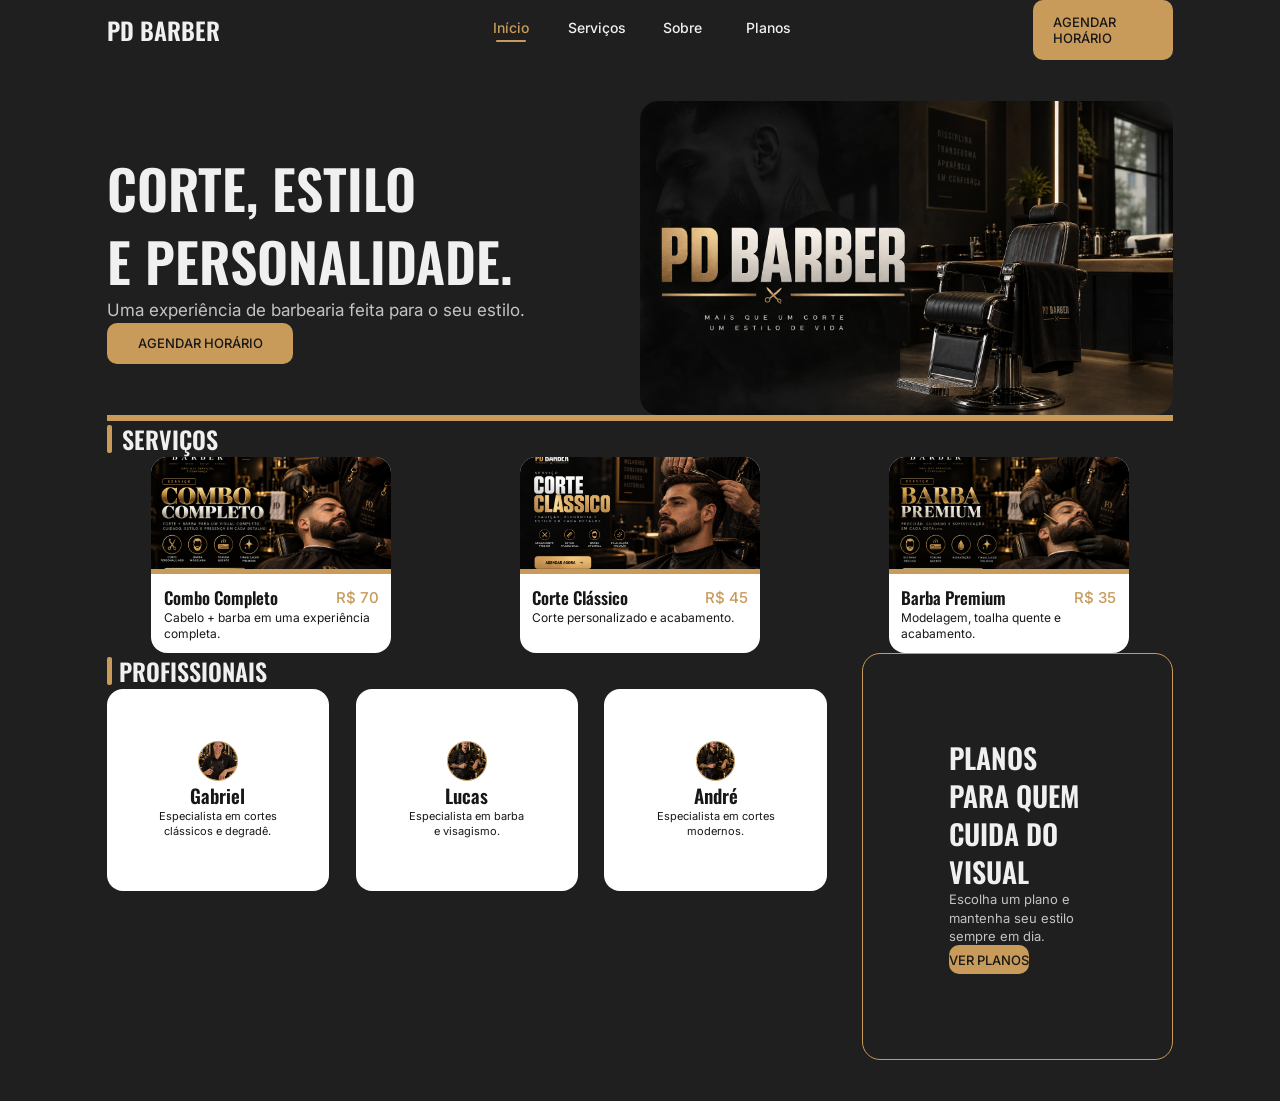
==== index.html @ 37c9023e "Atualizacao" ====
<!DOCTYPE html>

<html lang="pt-BR">

<head>

    <meta charset="UTF-8">

    <meta name="viewport" content="width=device-width, initial-scale=1.0">

    <title>PD Barber</title>

    <!-- Importa as fontes utilizadas no projeto -->
    <link rel="preconnect" href="https://fonts.googleapis.com">
    <link rel="preconnect" href="https://fonts.gstatic.com" crossorigin>
    <link href="https://fonts.googleapis.com/css2?family=Inter:wght@400;500&family=Oswald:wght@600&display=swap" rel="stylesheet">
    <!-- Importa o CSS da página inicial -->
    <link rel="stylesheet" href="assets/Styles/Inicio.css">
</head>

<body>

    <!-- Cabeçalho principal da página -->
    <header class="cabecalho">

        <!-- Logo da barbearia -->
        <a href="index.html" class="logo">PD BARBER</a>

        <!-- Navegação entre as páginas -->
        <nav class="navegacao-principal">

            <!-- Página atual -->
            <a href="index.html" class="nav-item ativo">

                <span>Início</span>

                <!-- Linha que mostra a página selecionada -->
                <span class="nav-indicador"></span>

            </a>

            <!-- Link para serviços -->
            <a href="servicos.html" class="nav-item">

                <span>Serviços</span>

                <span class="nav-indicador"></span>

            </a>

            <!-- Link para sobre -->
            <a href="sobre.html" class="nav-item">

                <span>Sobre</span>

                <span class="nav-indicador"></span>

            </a>

            <!-- Link para planos -->
            <a href="planos.html" class="nav-item">

                <span>Planos</span>

                <span class="nav-indicador"></span>

            </a>

        </nav>

        <!-- Botão principal do cabeçalho -->
        <a href="#" class="botao botao-header">AGENDAR HORÁRIO</a>

    </header>

    <!-- Conteúdo principal da página -->
    <main class="pagina">

        <!-- Limita a largura do conteúdo -->
        <div class="conteudo">

            <!-- Primeira parte da página -->
            <section class="hero">

                <!-- Textos principais -->
                <div class="hero-texto">

                    <h1>CORTE, ESTILO<br>E PERSONALIDADE.</h1>

                    <p>Uma experiência de barbearia feita para o seu estilo.</p>

                    <!-- Botão de agendamento -->
                    <a href="#" class="botao botao-hero">AGENDAR HORÁRIO</a>

                </div>

                <!-- Imagem principal da página -->
                <div class="hero-imagem">

                    <img src="assets/img/PDBarber.png" alt="Foto de destaque da barbearia">

                </div>

            </section>

            <!-- Linha dourada que divide as seções -->
            <div class="linha-dourada"></div>

            <!-- Seção com os principais serviços -->
            <section class="servicos">

                <!-- Título da seção -->
                <div class="titulo-secao">

                    <!-- Detalhe dourado do título -->
                    <span class="titulo-acento"></span>

                    <h2>SERVIÇOS</h2>

                </div>

                <!-- Guarda os cards dos serviços -->
                <div class="lista-servicos">

                    <!-- Card do combo completo -->
                    <article class="servico-card">

                        <!-- Imagem do serviço -->
                        <img class="servico-imagem" src="assets/img/ComboCompleto.png" alt="Combo completo de cabelo e barba">

                        <!-- Linha dourada do card -->
                        <div class="card-linha-dourada"></div>

                        <!-- Informações do serviço -->
                        <div class="servico-informacoes">

                            <!-- Nome e preço -->
                            <div class="servico-topo">

                                <h3>Combo Completo</h3>

                                <span class="preco">R$ 70</span>

                            </div>

                            <!-- Descrição do serviço -->
                            <p>Cabelo + barba em uma experiência completa.</p>

                        </div>

                    </article>

                    <!-- Card do corte clássico -->
                    <article class="servico-card">

                        <!-- Imagem do serviço -->
                        <img class="servico-imagem" src="assets/img/CorteClassico.png" alt="Corte clássico masculino">

                        <!-- Linha dourada do card -->
                        <div class="card-linha-dourada"></div>

                        <!-- Informações do serviço -->
                        <div class="servico-informacoes">

                            <!-- Nome e preço -->
                            <div class="servico-topo">

                                <h3>Corte Clássico</h3>

                                <span class="preco">R$ 45</span>

                            </div>

                            <!-- Descrição do serviço -->
                            <p>Corte personalizado e acabamento.</p>

                        </div>

                    </article>

                    <!-- Card da barba premium -->
                    <article class="servico-card">

                        <!-- Imagem do serviço -->
                        <img class="servico-imagem" src="assets/img/BarbaPremium.png" alt="Serviço de barba premium">

                        <!-- Linha dourada do card -->
                        <div class="card-linha-dourada"></div>

                        <!-- Informações do serviço -->
                        <div class="servico-informacoes">

                            <!-- Nome e preço -->
                            <div class="servico-topo">

                                <h3>Barba Premium</h3>

                                <span class="preco">R$ 35</span>

                            </div>

                            <!-- Descrição do serviço -->
                            <p>Modelagem, toalha quente e acabamento.</p>

                        </div>

                    </article>

                </div>

            </section>

            <!-- Parte inferior da página -->
            <section class="destaques-finais">

                <!-- Área dos profissionais -->
                <div class="profissionais-destaque">

                    <!-- Título da seção -->
                    <div class="titulo-secao">

                        <!-- Detalhe dourado do título -->
                        <span class="titulo-acento"></span>

                        <h2>PROFISSIONAIS</h2>

                    </div>

                    <!-- Guarda os profissionais -->
                    <div class="lista-profissionais">

                        <!-- Card do Gabriel -->
                        <article class="profissional-card">

                            <!-- Foto do profissional -->
                            <img class="profissional-foto" src="assets/img/GabrielBarbeiro.png" alt="Barbeiro Gabriel">

                            <h3>Gabriel</h3>

                            <p>Especialista em cortes clássicos e degradê.</p>

                        </article>

                        <!-- Card do Lucas -->
                        <article class="profissional-card">

                            <!-- Foto do profissional -->
                            <img class="profissional-foto" src="assets/img/LucasBarbeiro.png" alt="Barbeiro Lucas">

                            <h3>Lucas</h3>

                            <p>Especialista em barba e visagismo.</p>

                        </article>

                        <!-- Card do André -->
                        <article class="profissional-card">

                            <!-- Foto do profissional -->
                            <img class="profissional-foto" src="assets/img/AndréBarbeiro.png" alt="Barbeiro André">

                            <h3>André</h3>

                            <p>Especialista em cortes modernos.</p>

                        </article>

                    </div>

                </div>

                <!-- Card que apresenta os planos -->
                <aside class="chamada-planos">

                    <h2>PLANOS PARA QUEM<br>CUIDA DO VISUAL</h2>

                    <p>Escolha um plano e mantenha seu estilo sempre em dia.</p>

                    <!-- Leva o usuário para os planos -->
                    <a href="planos.html" class="botao botao-planos">VER PLANOS</a>

                </aside>

            </section>

        </div>

    </main>

</body>

</html>
---- assets/Styles/Inicio.css ----
/* Remove os espaçamentos padrões do navegador */
* {

    margin: 0;

    padding: 0;

    box-sizing: border-box;

}


/* Faz a página usar toda a altura da tela */
html {

    width: 100%;

    height: 100%;

}


/* Define o visual principal da página */
body {

    width: 100%;

    min-height: 100vh;

    background-color: #1f1f1f;

    color: #f0f0f0;

    font-family: "Inter", sans-serif;

}


/* Remove o estilo padrão dos links */
a {

    color: inherit;

    text-decoration: none;

}


/* Evita comportamentos estranhos nas imagens */
img {

    display: block;

    max-width: 100%;

}


/* Guarda as cores e fontes principais */
:root {

    --cor-fundo: #1f1f1f;

    --cor-dourada: #c89b5b;

    --cor-texto-claro: #f0f0f0;

    --cor-texto-secundario: #c3c3c3;

    --cor-texto-escuro: #171717;

    --cor-card: #ffffff;

    --fonte-titulo: "Oswald", sans-serif;

    --fonte-texto: "Inter", sans-serif;

}


/* ==================================================
   CABEÇALHO
================================================== */


/* Organiza logo, navegação e botão */
.cabecalho {

    width: 100%;

    min-height: 6.557vh;

    display: flex;

    align-items: center;

    justify-content: space-between;

    padding-left: 8.333%;

    padding-right: 8.333%;

    background-color: var(--cor-fundo);

}


/* Controla o espaço usado pela logo */
.logo {

    width: 13.194%;

    display: flex;

    align-items: center;

    font-family: var(--fonte-titulo);

    font-size: 1.5rem;

    font-weight: 600;

    color: var(--cor-texto-claro);

}


/* ==================================================
   NAVEGAÇÃO
================================================== */


/* Organiza os links do menu */
.navegacao-principal {

    width: 52.778%;

    display: flex;

    align-items: center;

    justify-content: center;

    gap: 0.789%;

}


/* Define o espaço de cada item do menu */
.nav-item {

    width: 14.474%;

    min-height: 77.778%;

    display: flex;

    flex-direction: column;

    align-items: center;

    justify-content: center;

    gap: 0.25rem;

    padding: 0.5rem;

    border-radius: 0.5rem;

    font-size: 0.875rem;

    font-weight: 500;

    color: var(--cor-texto-claro);

    transition: 0.2s;

}


/* Cria a linha embaixo do item */
.nav-indicador {

    width: 45.455%;

    height: 0.125rem;

    display: block;

    border-radius: 1rem;

    background-color: transparent;

}


/* Muda a cor quando passar o mouse */
.nav-item:hover {

    color: var(--cor-dourada);

}


/* Mostra a linha dourada no hover */
.nav-item:hover .nav-indicador {

    background-color: var(--cor-dourada);

}


/* Mostra qual página está selecionada */
.nav-item.ativo {

    color: var(--cor-dourada);

}


/* Linha da página selecionada */
.nav-item.ativo .nav-indicador {

    background-color: var(--cor-dourada);

}


/* ==================================================
   BOTÕES
================================================== */


/* Estilo padrão usado pelos botões */
.botao {

    display: flex;

    align-items: center;

    justify-content: center;

    background-color: var(--cor-dourada);

    color: var(--cor-texto-escuro);

    border-radius: 0.625rem;

    font-size: 0.8125rem;

    font-weight: 500;

    transition: 0.2s;

}


/* Faz o botão subir um pouco */
.botao:hover {

    transform: translateY(-0.125rem);

    filter: brightness(1.08);

}


/* Botão que fica no cabeçalho */
.botao-header {

    width: 13.194%;

    min-height: 57.5%;

    padding: 0.875rem 1.25rem;

}


/* ==================================================
   CONTEÚDO
================================================== */


/* Centraliza todo conteúdo da página */
.pagina {

    width: 100%;

    display: flex;

    justify-content: center;

}


/* Limita o conteúdo a mesma largura do Figma */
.conteudo {

    width: 83.333%;

    display: flex;

    flex-direction: column;

    gap: 2.833%;

    padding-top: 3.167%;

    padding-bottom: 3.167%;

}


/* ==================================================
   HERO
================================================== */


/* Organiza texto e imagem lado a lado */
.hero {

    width: 100%;

    display: flex;

    align-items: center;

    justify-content: space-between;

    gap: 4%;

}


/* Área de texto do destaque */
.hero-texto {

    width: 43.333%;

    display: flex;

    flex-direction: column;

    justify-content: center;

    gap: 6.25%;

}


/* Título principal */
.hero-texto h1 {

    width: 100%;

    font-family: var(--fonte-titulo);

    font-size: 3.375rem;

    font-weight: 600;

    line-height: 1.35;

    color: var(--cor-texto-claro);

}


/* Texto abaixo do título */
.hero-texto p {

    width: 96.154%;

    font-size: 1.0625rem;

    line-height: 1.45;

    color: var(--cor-texto-secundario);

}


/* Botão do destaque */
.botao-hero {

    width: 40.385%;

    padding-top: 2.7%;

    padding-bottom: 2.7%;

}


/* Área que guarda a imagem principal */
.hero-imagem {

    width: 50%;

    overflow: hidden;

    border-radius: 1.125rem;

}


/* Faz a imagem preencher toda a área */
.hero-imagem img {

    width: 100%;

    aspect-ratio: 600 / 354;

    object-fit: cover;

    border-radius: 1.125rem;

}


/* ==================================================
   LINHA DOURADA
================================================== */


/* Divide o hero da próxima seção */
.linha-dourada {

    width: 100%;

    height: 0.375rem;

    background-color: var(--cor-dourada);

}


/* ==================================================
   TÍTULOS DAS SEÇÕES
================================================== */


/* Organiza detalhe dourado e título */
.titulo-secao {

    width: 100%;

    display: flex;

    align-items: center;

    gap: 1%;

}


/* Barra dourada ao lado do título */
.titulo-acento {

    width: 0.417%;

    min-width: 0.3125rem;

    height: 1.75rem;

    display: block;

    background-color: var(--cor-dourada);

    border-radius: 0.125rem;

}


/* Texto dos títulos */
.titulo-secao h2 {

    font-family: var(--fonte-titulo);

    font-size: 1.5rem;

    font-weight: 600;

    color: var(--cor-texto-claro);

}


/* ==================================================
   SERVIÇOS
================================================== */


/* Organiza toda a seção de serviços */
.servicos {

    width: 100%;

    display: flex;

    flex-direction: column;

    gap: 6.122%;

}


/* Organiza os três serviços lado a lado */
.lista-servicos {

    width: 100%;

    display: flex;

    align-items: stretch;

    justify-content: space-between;

    gap: 2.5%;

    padding-left: 4.167%;

    padding-right: 4.167%;

}


/* Card individual do serviço */
.servico-card {

    width: 24.545%;

    overflow: hidden;

    background-color: var(--cor-card);

    border-radius: 1rem;

}


/* Imagem do serviço */
.servico-imagem {

    width: 100%;

    aspect-ratio: 270 / 126;

    object-fit: cover;

}


/* Linha dourada do card */
.card-linha-dourada {

    width: 100%;

    height: 0.3125rem;

    background-color: var(--cor-dourada);

}


/* Área que guarda os textos */
.servico-informacoes {

    width: 100%;

    display: flex;

    flex-direction: column;

    gap: 5%;

    padding: 4.444% 5.185%;

}


/* Organiza nome e preço */
.servico-topo {

    width: 100%;

    display: flex;

    align-items: center;

    justify-content: space-between;

    gap: 3.306%;

}


/* Nome do serviço */
.servico-topo h3 {

    font-family: var(--fonte-titulo);

    font-size: 1.0625rem;

    font-weight: 600;

    color: var(--cor-texto-escuro);

}


/* Preço do serviço */
.preco {

    font-size: 0.9375rem;

    font-weight: 500;

    color: var(--cor-dourada);

    white-space: nowrap;

}


/* Descrição do serviço */
.servico-informacoes p {

    font-size: 0.75rem;

    line-height: 1.35;

    color: var(--cor-texto-escuro);

}


/* ==================================================
   DESTAQUES FINAIS
================================================== */


/* Organiza profissionais e planos */
.destaques-finais {

    width: 100%;

    display: flex;

    justify-content: space-between;

    align-items: flex-start;

    gap: 2.667%;

}


/* ==================================================
   PROFISSIONAIS
================================================== */


/* Área inteira dos profissionais */
.profissionais-destaque {

    width: 67.5%;

    display: flex;

    flex-direction: column;

    gap: 5.333%;

}


/* Organiza os três profissionais */
.lista-profissionais {

    width: 100%;

    display: flex;

    justify-content: space-between;

    gap: 2.222%;

}


/* Card individual do profissional */
.profissional-card {

    width: 30.864%;

    display: flex;

    flex-direction: column;

    align-items: center;

    gap: 4.211%;

    padding: 7.2%;

    background-color: var(--cor-card);

    border-radius: 1rem;

}


/* Foto redonda do profissional */
.profissional-foto {

    width: 33.645%;

    aspect-ratio: 1 / 1;

    object-fit: cover;

    border: 1px solid var(--cor-dourada);

    border-radius: 50%;

}


/* Nome do profissional */
.profissional-card h3 {

    font-family: var(--fonte-titulo);

    font-size: 1.1875rem;

    font-weight: 600;

    color: var(--cor-texto-escuro);

}


/* Especialidade do profissional */
.profissional-card p {

    width: 100%;

    font-size: 0.6875rem;

    line-height: 1.4;

    text-align: center;

    color: var(--cor-texto-escuro);

}


/* ==================================================
   PLANOS
================================================== */


/* Card usado para chamar atenção para os planos */
.chamada-planos {

    width: 29.167%;

    display: flex;

    flex-direction: column;

    gap: 7.22%;

    padding: 8%;

    border: 1px solid var(--cor-dourada);

    border-radius: 1.125rem;

}


/* Título dos planos */
.chamada-planos h2 {

    font-family: var(--fonte-titulo);

    font-size: 1.75rem;

    font-weight: 600;

    line-height: 1.35;

    color: var(--cor-texto-claro);

}


/* Descrição dos planos */
.chamada-planos p {

    font-size: 0.8125rem;

    line-height: 1.4;

    color: var(--cor-texto-secundario);

}


/* Botão dos planos */
.botao-planos {

    width: 57.823%;

    padding-top: 4.762%;

    padding-bottom: 4.762%;

}


/* ==================================================
   TABLET
================================================== */


/* Ajusta o layout quando a tela diminuir */
@media (max-width: 1000px) {

    .cabecalho {

        padding-left: 4%;

        padding-right: 4%;

        flex-wrap: wrap;

        gap: 1rem;

    }


    .logo {

        width: auto;

    }


    .botao-header {

        width: auto;

    }


    .navegacao-principal {

        width: 100%;

        order: 3;

    }


    .conteudo {

        width: 92%;

    }


    .hero {

        flex-direction: column;

        gap: 2rem;

    }


    .hero-texto {

        width: 100%;

    }


    .hero-imagem {

        width: 100%;

    }


    .lista-servicos {

        flex-wrap: wrap;

        justify-content: center;

        padding-left: 0;

        padding-right: 0;

    }


    .servico-card {

        width: 45%;

    }


    .destaques-finais {

        flex-direction: column;

    }


    .profissionais-destaque {

        width: 100%;

    }


    .chamada-planos {

        width: 100%;

    }

}


/* ==================================================
   CELULAR
================================================== */


/* Ajusta o layout para telas pequenas */
@media (max-width: 650px) {

    .cabecalho {

        padding: 4% 5%;

    }


    .navegacao-principal {

        flex-wrap: wrap;

    }


    .nav-item {

        width: 23%;

    }


    .conteudo {

        width: 90%;

    }


    .hero-texto h1 {

        font-size: 2.5rem;

    }


    .botao-hero {

        width: 55%;

    }


    .servico-card {

        width: 100%;

    }


    .lista-profissionais {

        flex-direction: column;

        align-items: center;

        gap: 1.5rem;

    }


    .profissional-card {

        width: 100%;

        padding: 7%;

    }


    .profissional-foto {

        width: 25%;

    }


    .botao-planos {

        width: 55%;

    }

}
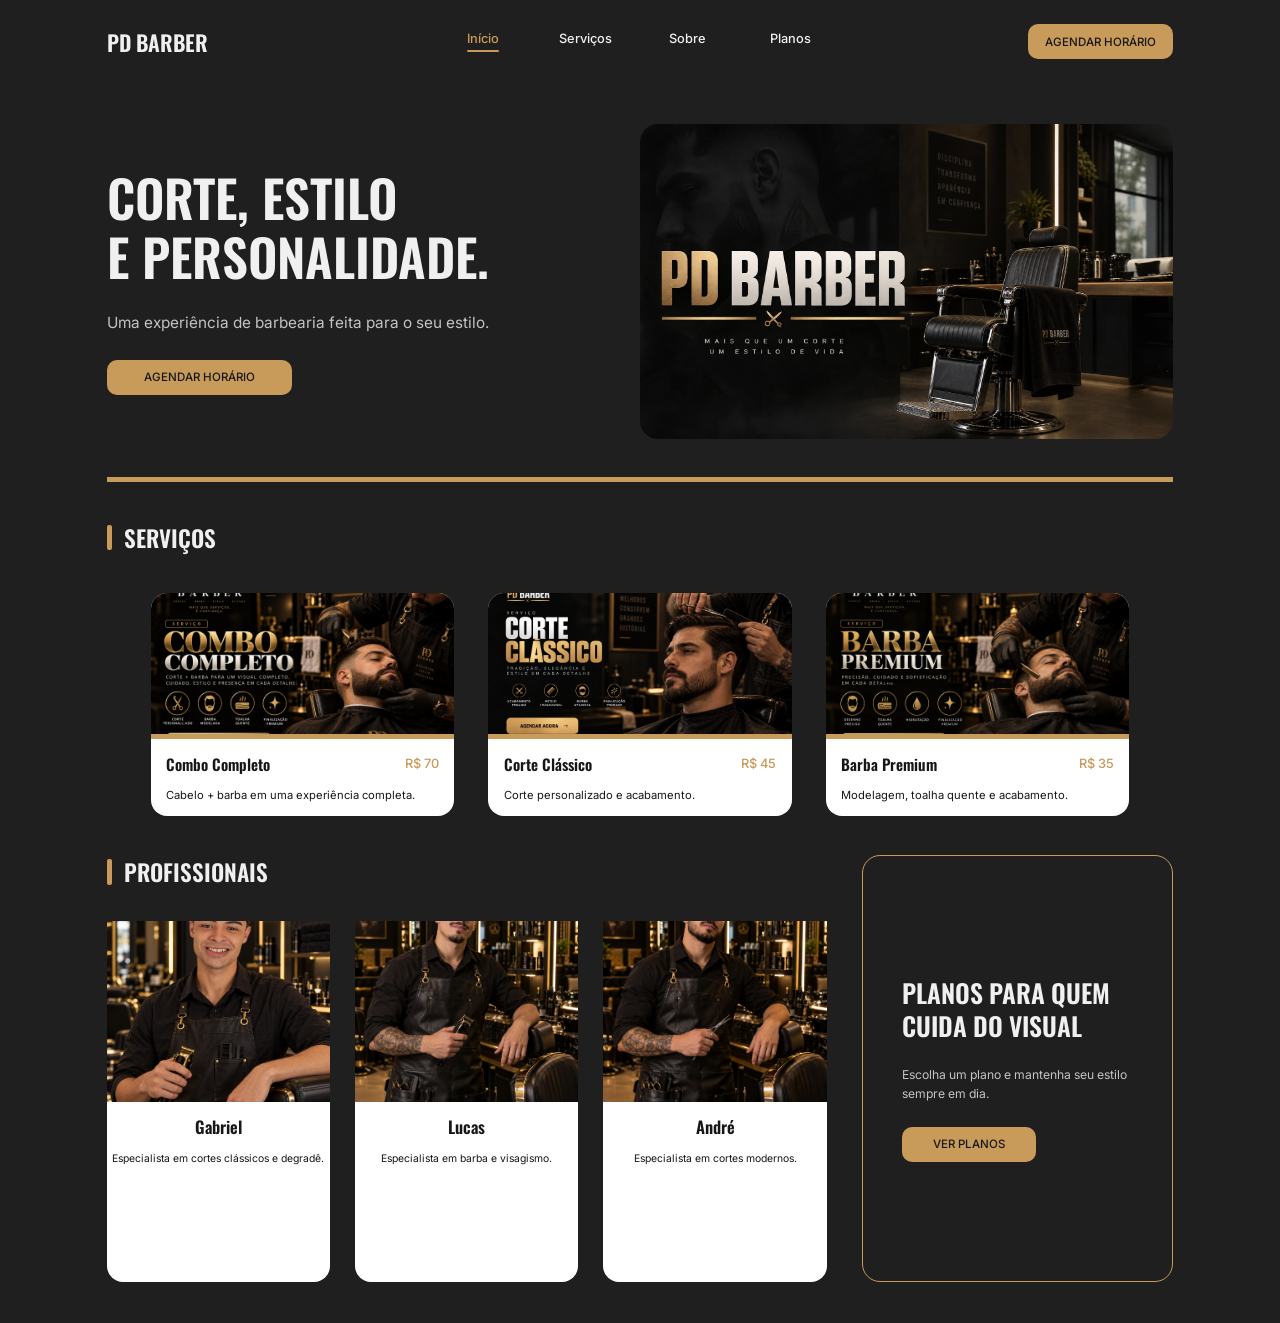
==== commit 1f1aecfc: "Att-PaginaInicial" ====
--- a/index.html
+++ b/index.html
@@ -1,292 +1,167 @@
 <!DOCTYPE html>
-
 <html lang="pt-BR">
 
 <head>
-
     <meta charset="UTF-8">
-
     <meta name="viewport" content="width=device-width, initial-scale=1.0">
 
     <title>PD Barber</title>
 
-    <!-- Importa as fontes utilizadas no projeto -->
+    <!-- Fontes -->
     <link rel="preconnect" href="https://fonts.googleapis.com">
     <link rel="preconnect" href="https://fonts.gstatic.com" crossorigin>
     <link href="https://fonts.googleapis.com/css2?family=Inter:wght@400;500&family=Oswald:wght@600&display=swap" rel="stylesheet">
-    <!-- Importa o CSS da página inicial -->
+
+    <!-- CSS -->
     <link rel="stylesheet" href="assets/Styles/Inicio.css">
 </head>
 
 <body>
 
-    <!-- Cabeçalho principal da página -->
+    <!-- Cabeçalho -->
     <header class="cabecalho">
-
-        <!-- Logo da barbearia -->
         <a href="index.html" class="logo">PD BARBER</a>
 
-        <!-- Navegação entre as páginas -->
+        <!-- Navegação principal -->
         <nav class="navegacao-principal">
-
-            <!-- Página atual -->
             <a href="index.html" class="nav-item ativo">
-
                 <span>Início</span>
-
-                <!-- Linha que mostra a página selecionada -->
                 <span class="nav-indicador"></span>
-
             </a>
 
-            <!-- Link para serviços -->
             <a href="servicos.html" class="nav-item">
-
                 <span>Serviços</span>
-
                 <span class="nav-indicador"></span>
-
             </a>
 
-            <!-- Link para sobre -->
             <a href="sobre.html" class="nav-item">
-
                 <span>Sobre</span>
-
                 <span class="nav-indicador"></span>
-
             </a>
 
-            <!-- Link para planos -->
             <a href="planos.html" class="nav-item">
-
                 <span>Planos</span>
-
                 <span class="nav-indicador"></span>
-
             </a>
-
         </nav>
 
-        <!-- Botão principal do cabeçalho -->
         <a href="#" class="botao botao-header">AGENDAR HORÁRIO</a>
-
     </header>
 
-    <!-- Conteúdo principal da página -->
+    <!-- Conteúdo principal -->
     <main class="pagina">
-
-        <!-- Limita a largura do conteúdo -->
         <div class="conteudo">
 
-            <!-- Primeira parte da página -->
+            <!-- Hero -->
             <section class="hero">
-
-                <!-- Textos principais -->
                 <div class="hero-texto">
-
                     <h1>CORTE, ESTILO<br>E PERSONALIDADE.</h1>
-
                     <p>Uma experiência de barbearia feita para o seu estilo.</p>
-
-                    <!-- Botão de agendamento -->
                     <a href="#" class="botao botao-hero">AGENDAR HORÁRIO</a>
-
                 </div>
 
-                <!-- Imagem principal da página -->
                 <div class="hero-imagem">
+                    <img src="assets/img/PDBarber.png" alt="Foto de destaque da barbearia">
+                </div>
+            </section>
 
-                    <img src="assets/img/PDBarber.png" alt="Foto de destaque da barbearia">
+            <div class="linha-dourada"></div>
 
+            <!-- Serviços -->
+            <section class="servicos">
+                <div class="titulo-secao">
+                    <span class="titulo-acento"></span>
+                    <h2>SERVIÇOS</h2>
                 </div>
 
+                <!-- Lista de serviços -->
+                <div class="lista-servicos">
+                    <article class="servico-card">
+                        <img class="servico-imagem" src="assets/img/ComboCompleto.png" alt="Combo completo de cabelo e barba">
+                        <div class="card-linha-dourada"></div>
+
+                        <div class="servico-informacoes">
+                            <div class="servico-topo">
+                                <h3>Combo Completo</h3>
+                                <span class="preco">R$ 70</span>
+                            </div>
+
+                            <p>Cabelo + barba em uma experiência completa.</p>
+                        </div>
+                    </article>
+
+                    <article class="servico-card">
+                        <img class="servico-imagem" src="assets/img/CorteClassico.png" alt="Corte clássico masculino">
+                        <div class="card-linha-dourada"></div>
+
+                        <div class="servico-informacoes">
+                            <div class="servico-topo">
+                                <h3>Corte Clássico</h3>
+                                <span class="preco">R$ 45</span>
+                            </div>
+
+                            <p>Corte personalizado e acabamento.</p>
+                        </div>
+                    </article>
+
+                    <article class="servico-card">
+                        <img class="servico-imagem" src="assets/img/BarbaPremium.png" alt="Serviço de barba premium">
+                        <div class="card-linha-dourada"></div>
+
+                        <div class="servico-informacoes">
+                            <div class="servico-topo">
+                                <h3>Barba Premium</h3>
+                                <span class="preco">R$ 35</span>
+                            </div>
+
+                            <p>Modelagem, toalha quente e acabamento.</p>
+                        </div>
+                    </article>
+                </div>
             </section>
 
-            <!-- Linha dourada que divide as seções -->
-            <div class="linha-dourada"></div>
+            <!-- Destaques finais -->
+            <section class="destaques-finais">
 
-            <!-- Seção com os principais serviços -->
-            <section class="servicos">
+                <!-- Profissionais -->
+                <div class="profissionais-destaque">
+                    <div class="titulo-secao">
+                        <span class="titulo-acento"></span>
+                        <h2>PROFISSIONAIS</h2>
+                    </div>
 
-                <!-- Título da seção -->
-                <div class="titulo-secao">
+                    <div class="lista-profissionais">
+                        <article class="profissional-card">
+                            <img class="profissional-foto" src="assets/img/GabrielBarbeiro.png" alt="Barbeiro Gabriel">
+                            <h3>Gabriel</h3>
+                            <p>Especialista em cortes clássicos e degradê.</p>
+                        </article>
 
-                    <!-- Detalhe dourado do título -->
-                    <span class="titulo-acento"></span>
+                        <article class="profissional-card">
+                            <img class="profissional-foto" src="assets/img/LucasBarbeiro.png" alt="Barbeiro Lucas">
+                            <h3>Lucas</h3>
+                            <p>Especialista em barba e visagismo.</p>
+                        </article>
 
-                    <h2>SERVIÇOS</h2>
-
+                        <article class="profissional-card">
+                            <img class="profissional-foto" src="assets/img/AndréBarbeiro.png" alt="Barbeiro André">
+                            <h3>André</h3>
+                            <p>Especialista em cortes modernos.</p>
+                        </article>
+                    </div>
                 </div>
 
-                <!-- Guarda os cards dos serviços -->
-                <div class="lista-servicos">
-
-                    <!-- Card do combo completo -->
-                    <article class="servico-card">
-
-                        <!-- Imagem do serviço -->
-                        <img class="servico-imagem" src="assets/img/ComboCompleto.png" alt="Combo completo de cabelo e barba">
-
-                        <!-- Linha dourada do card -->
-                        <div class="card-linha-dourada"></div>
-
-                        <!-- Informações do serviço -->
-                        <div class="servico-informacoes">
-
-                            <!-- Nome e preço -->
-                            <div class="servico-topo">
-
-                                <h3>Combo Completo</h3>
-
-                                <span class="preco">R$ 70</span>
-
-                            </div>
-
-                            <!-- Descrição do serviço -->
-                            <p>Cabelo + barba em uma experiência completa.</p>
-
-                        </div>
-
-                    </article>
-
-                    <!-- Card do corte clássico -->
-                    <article class="servico-card">
-
-                        <!-- Imagem do serviço -->
-                        <img class="servico-imagem" src="assets/img/CorteClassico.png" alt="Corte clássico masculino">
-
-                        <!-- Linha dourada do card -->
-                        <div class="card-linha-dourada"></div>
-
-                        <!-- Informações do serviço -->
-                        <div class="servico-informacoes">
-
-                            <!-- Nome e preço -->
-                            <div class="servico-topo">
-
-                                <h3>Corte Clássico</h3>
-
-                                <span class="preco">R$ 45</span>
-
-                            </div>
-
-                            <!-- Descrição do serviço -->
-                            <p>Corte personalizado e acabamento.</p>
-
-                        </div>
-
-                    </article>
-
-                    <!-- Card da barba premium -->
-                    <article class="servico-card">
-
-                        <!-- Imagem do serviço -->
-                        <img class="servico-imagem" src="assets/img/BarbaPremium.png" alt="Serviço de barba premium">
-
-                        <!-- Linha dourada do card -->
-                        <div class="card-linha-dourada"></div>
-
-                        <!-- Informações do serviço -->
-                        <div class="servico-informacoes">
-
-                            <!-- Nome e preço -->
-                            <div class="servico-topo">
-
-                                <h3>Barba Premium</h3>
-
-                                <span class="preco">R$ 35</span>
-
-                            </div>
-
-                            <!-- Descrição do serviço -->
-                            <p>Modelagem, toalha quente e acabamento.</p>
-
-                        </div>
-
-                    </article>
-
-                </div>
-
-            </section>
-
-            <!-- Parte inferior da página -->
-            <section class="destaques-finais">
-
-                <!-- Área dos profissionais -->
-                <div class="profissionais-destaque">
-
-                    <!-- Título da seção -->
-                    <div class="titulo-secao">
-
-                        <!-- Detalhe dourado do título -->
-                        <span class="titulo-acento"></span>
-
-                        <h2>PROFISSIONAIS</h2>
-
-                    </div>
-
-                    <!-- Guarda os profissionais -->
-                    <div class="lista-profissionais">
-
-                        <!-- Card do Gabriel -->
-                        <article class="profissional-card">
-
-                            <!-- Foto do profissional -->
-                            <img class="profissional-foto" src="assets/img/GabrielBarbeiro.png" alt="Barbeiro Gabriel">
-
-                            <h3>Gabriel</h3>
-
-                            <p>Especialista em cortes clássicos e degradê.</p>
-
-                        </article>
-
-                        <!-- Card do Lucas -->
-                        <article class="profissional-card">
-
-                            <!-- Foto do profissional -->
-                            <img class="profissional-foto" src="assets/img/LucasBarbeiro.png" alt="Barbeiro Lucas">
-
-                            <h3>Lucas</h3>
-
-                            <p>Especialista em barba e visagismo.</p>
-
-                        </article>
-
-                        <!-- Card do André -->
-                        <article class="profissional-card">
-
-                            <!-- Foto do profissional -->
-                            <img class="profissional-foto" src="assets/img/AndréBarbeiro.png" alt="Barbeiro André">
-
-                            <h3>André</h3>
-
-                            <p>Especialista em cortes modernos.</p>
-
-                        </article>
-
-                    </div>
-
-                </div>
-
-                <!-- Card que apresenta os planos -->
+                <!-- Planos -->
                 <aside class="chamada-planos">
-
                     <h2>PLANOS PARA QUEM<br>CUIDA DO VISUAL</h2>
-
                     <p>Escolha um plano e mantenha seu estilo sempre em dia.</p>
-
-                    <!-- Leva o usuário para os planos -->
                     <a href="planos.html" class="botao botao-planos">VER PLANOS</a>
-
                 </aside>
 
             </section>
 
         </div>
-
     </main>
 
 </body>
-
-</html>+</html>
--- a/assets/Styles/Inicio.css
+++ b/assets/Styles/Inicio.css
@@ -1,80 +1,47 @@
-/* Remove os espaçamentos padrões do navegador */
 * {
-
     margin: 0;
-
     padding: 0;
-
     box-sizing: border-box;
-
-}
-
-
-/* Faz a página usar toda a altura da tela */
+}
+
+:root {
+    --cor-fundo: #1f1f1f;
+    --cor-dourada: #c89b5b;
+    --cor-texto-claro: #f0f0f0;
+    --cor-texto-secundario: #c3c3c3;
+    --cor-texto-escuro: #171717;
+    --cor-card: #ffffff;
+
+    --fonte-titulo: "Oswald", sans-serif;
+    --fonte-texto: "Inter", sans-serif;
+
+    --largura-conteudo: 83.33%;
+    --raio-menor: 0.625rem;
+    --raio-card: 1rem;
+    --raio-maior: 1.125rem;
+}
+
 html {
-
-    width: 100%;
-
-    height: 100%;
-
-}
-
-
-/* Define o visual principal da página */
+    width: 100%;
+    min-height: 100%;
+}
+
 body {
-
-    width: 100%;
-
+    width: 100%;
     min-height: 100vh;
-
-    background-color: #1f1f1f;
-
-    color: #f0f0f0;
-
-    font-family: "Inter", sans-serif;
-
-}
-
-
-/* Remove o estilo padrão dos links */
+    background-color: var(--cor-fundo);
+    color: var(--cor-texto-claro);
+    font-family: var(--fonte-texto);
+}
+
 a {
-
     color: inherit;
-
     text-decoration: none;
-
-}
-
-
-/* Evita comportamentos estranhos nas imagens */
+}
+
 img {
-
     display: block;
-
     max-width: 100%;
-
-}
-
-
-/* Guarda as cores e fontes principais */
-:root {
-
-    --cor-fundo: #1f1f1f;
-
-    --cor-dourada: #c89b5b;
-
-    --cor-texto-claro: #f0f0f0;
-
-    --cor-texto-secundario: #c3c3c3;
-
-    --cor-texto-escuro: #171717;
-
-    --cor-card: #ffffff;
-
-    --fonte-titulo: "Oswald", sans-serif;
-
-    --fonte-texto: "Inter", sans-serif;
-
 }
 
 
@@ -82,952 +49,368 @@
    CABEÇALHO
 ================================================== */
 
-
-/* Organiza logo, navegação e botão */
 .cabecalho {
-
-    width: 100%;
-
-    min-height: 6.557vh;
-
-    display: flex;
-
-    align-items: center;
-
-    justify-content: space-between;
-
-    padding-left: 8.333%;
-
-    padding-right: 8.333%;
-
+    width: 100%;
+    min-height: clamp(4rem, 6.5vw, 5.5rem);
+    display: flex;
+    align-items: center;
+    justify-content: space-between;
+    gap: clamp(1rem, 2vw, 2rem);
+    padding-inline: 8.33%;
     background-color: var(--cor-fundo);
-
-}
-
-
-/* Controla o espaço usado pela logo */
+}
+
 .logo {
-
-    width: 13.194%;
-
-    display: flex;
-
-    align-items: center;
-
-    font-family: var(--fonte-titulo);
-
-    font-size: 1.5rem;
-
-    font-weight: 600;
-
-    color: var(--cor-texto-claro);
-
-}
-
-
-/* ==================================================
-   NAVEGAÇÃO
-================================================== */
-
-
-/* Organiza os links do menu */
+    flex: 0 1 13%;
+    font-family: var(--fonte-titulo);
+    font-size: clamp(1.2rem, 1.7vw, 1.5rem);
+    font-weight: 600;
+    white-space: nowrap;
+}
+
 .navegacao-principal {
-
-    width: 52.778%;
-
-    display: flex;
-
-    align-items: center;
-
+    flex: 1;
+    display: flex;
+    align-items: center;
     justify-content: center;
-
-    gap: 0.789%;
-
-}
-
-
-/* Define o espaço de cada item do menu */
+    gap: clamp(0.25rem, 1vw, 1rem);
+}
+
 .nav-item {
-
-    width: 14.474%;
-
-    min-height: 77.778%;
-
-    display: flex;
-
-    flex-direction: column;
-
-    align-items: center;
-
+    min-width: clamp(4.5rem, 7vw, 7rem);
+    display: flex;
+    flex-direction: column;
+    align-items: center;
     justify-content: center;
-
     gap: 0.25rem;
-
-    padding: 0.5rem;
-
+    padding: 0.5em 0.75em;
     border-radius: 0.5rem;
-
-    font-size: 0.875rem;
-
+    font-size: clamp(0.75rem, 1vw, 0.875rem);
     font-weight: 500;
-
-    color: var(--cor-texto-claro);
-
-    transition: 0.2s;
-
-}
-
-
-/* Cria a linha embaixo do item */
+    transition: color 0.2s ease;
+}
+
 .nav-indicador {
-
-    width: 45.455%;
-
+    width: 45%;
     height: 0.125rem;
-
     display: block;
-
     border-radius: 1rem;
-
     background-color: transparent;
-
-}
-
-
-/* Muda a cor quando passar o mouse */
-.nav-item:hover {
-
+    transition: background-color 0.2s ease;
+}
+
+.nav-item:hover,
+.nav-item.ativo {
     color: var(--cor-dourada);
-
-}
-
-
-/* Mostra a linha dourada no hover */
-.nav-item:hover .nav-indicador {
-
+}
+
+.nav-item:hover .nav-indicador,
+.nav-item.ativo .nav-indicador {
     background-color: var(--cor-dourada);
-
-}
-
-
-/* Mostra qual página está selecionada */
-.nav-item.ativo {
-
+}
+
+
+/* ==================================================
+   BOTÕES
+================================================== */
+
+.botao {
+    display: inline-flex;
+    align-items: center;
+    justify-content: center;
+    padding: 0.9em 1.5em;
+    background-color: var(--cor-dourada);
+    color: var(--cor-texto-escuro);
+    border-radius: var(--raio-menor);
+    font-size: clamp(0.72rem, 0.9vw, 0.8125rem);
+    font-weight: 500;
+    white-space: nowrap;
+    transition: transform 0.2s ease, filter 0.2s ease;
+}
+
+.botao:hover {
+    transform: translateY(-0.125rem);
+    filter: brightness(1.08);
+}
+
+.botao-header {
+    flex: 0 1 13%;
+}
+
+
+/* ==================================================
+   CONTEÚDO
+================================================== */
+
+.pagina {
+    width: 100%;
+    display: flex;
+    justify-content: center;
+}
+
+.conteudo {
+    width: var(--largura-conteudo);
+    display: flex;
+    flex-direction: column;
+    gap: clamp(2rem, 3vw, 3.5rem);
+    padding-block: clamp(2rem, 3.2vw, 4rem);
+}
+
+
+/* ==================================================
+   HERO
+================================================== */
+
+.hero {
+    width: 100%;
+    display: flex;
+    align-items: center;
+    justify-content: space-between;
+    gap: 4%;
+}
+
+.hero-texto {
+    width: 43.33%;
+    display: flex;
+    flex-direction: column;
+    align-items: flex-start;
+    gap: clamp(1rem, 2vw, 1.75rem);
+}
+
+.hero-texto h1 {
+    width: 100%;
+    font-family: var(--fonte-titulo);
+    font-size: clamp(2.5rem, 4vw, 3.375rem);
+    font-weight: 600;
+    line-height: 1.15;
+}
+
+.hero-texto p {
+    width: 96%;
+    font-size: clamp(0.9rem, 1.2vw, 1.0625rem);
+    line-height: 1.5;
+    color: var(--cor-texto-secundario);
+}
+
+.botao-hero {
+    width: min(40%, 13rem);
+}
+
+.hero-imagem {
+    width: 50%;
+    overflow: hidden;
+    border-radius: var(--raio-maior);
+}
+
+.hero-imagem img {
+    width: 100%;
+    aspect-ratio: 600 / 354;
+    object-fit: cover;
+}
+
+
+/* ==================================================
+   DIVISOR E TÍTULOS
+================================================== */
+
+.linha-dourada {
+    width: 100%;
+    height: clamp(0.2rem, 0.4vw, 0.375rem);
+    background-color: var(--cor-dourada);
+}
+
+.titulo-secao {
+    width: 100%;
+    display: flex;
+    align-items: center;
+    gap: clamp(0.5rem, 1vw, 0.75rem);
+}
+
+.titulo-acento {
+    width: clamp(0.25rem, 0.4vw, 0.3125rem);
+    height: clamp(1.4rem, 2vw, 1.75rem);
+    display: block;
+    flex-shrink: 0;
+    background-color: var(--cor-dourada);
+    border-radius: 0.125rem;
+}
+
+.titulo-secao h2 {
+    font-family: var(--fonte-titulo);
+    font-size: clamp(1.25rem, 1.8vw, 1.5rem);
+    font-weight: 600;
+}
+
+
+/* ==================================================
+   SERVIÇOS
+================================================== */
+
+.servicos {
+    width: 100%;
+    display: flex;
+    flex-direction: column;
+    gap: clamp(1.5rem, 3vw, 2.5rem);
+}
+
+.lista-servicos {
+    width: 100%;
+    display: flex;
+    align-items: stretch;
+    justify-content: space-between;
+    gap: 2.5%;
+    padding-inline: 4.17%;
+}
+
+.servico-card {
+    width: 31%;
+    overflow: hidden;
+    background-color: var(--cor-card);
+    border-radius: var(--raio-card);
+}
+
+.servico-imagem {
+    width: 100%;
+    aspect-ratio: 270 / 126;
+    object-fit: cover;
+}
+
+.card-linha-dourada {
+    width: 100%;
+    height: clamp(0.2rem, 0.35vw, 0.3125rem);
+    background-color: var(--cor-dourada);
+}
+
+.servico-informacoes {
+    width: 100%;
+    display: flex;
+    flex-direction: column;
+    gap: clamp(0.5rem, 1vw, 0.75rem);
+    padding: 4.5% 5%;
+}
+
+.servico-topo {
+    width: 100%;
+    display: flex;
+    align-items: center;
+    justify-content: space-between;
+    gap: 4%;
+}
+
+.servico-topo h3 {
+    font-family: var(--fonte-titulo);
+    font-size: clamp(0.95rem, 1.2vw, 1.0625rem);
+    font-weight: 600;
+    color: var(--cor-texto-escuro);
+}
+
+.preco {
+    font-size: clamp(0.8rem, 1vw, 0.9375rem);
+    font-weight: 500;
     color: var(--cor-dourada);
-
-}
-
-
-/* Linha da página selecionada */
-.nav-item.ativo .nav-indicador {
-
-    background-color: var(--cor-dourada);
-
-}
-
-
-/* ==================================================
-   BOTÕES
-================================================== */
-
-
-/* Estilo padrão usado pelos botões */
-.botao {
-
-    display: flex;
-
-    align-items: center;
-
+    white-space: nowrap;
+}
+
+.servico-informacoes p {
+    font-size: clamp(0.7rem, 0.85vw, 0.75rem);
+    line-height: 1.45;
+    color: var(--cor-texto-escuro);
+}
+
+
+/* ==================================================
+   DESTAQUES FINAIS
+================================================== */
+
+.destaques-finais {
+    width: 100%;
+    display: flex;
+    justify-content: space-between;
+    align-items: stretch;
+    gap: 2.67%;
+}
+
+
+/* ==================================================
+   PROFISSIONAIS
+================================================== */
+
+.profissionais-destaque {
+    width: 67.5%;
+    display: flex;
+    flex-direction: column;
+    gap: clamp(1.5rem, 2.5vw, 2rem);
+}
+
+.lista-profissionais {
+    width: 100%;
+    display: flex;
+    justify-content: space-between;
+    gap: 2.2%;
+}
+
+.profissional-card {
+    width: 31%;
+    display: flex;
+    flex-direction: column;
+    align-items: center;
+    gap: clamp(0.5rem, 1vw, 0.75rem);
+    background-color: var(--cor-card);
+    border-radius: var(--raio-card);
+}
+
+.profissional-foto {
+    width: 100%;    
+    height: 50%;
+    top:0;
+    object-fit: cover;
+}
+
+.profissional-card h3 {
+    font-family: var(--fonte-titulo);
+    font-size: clamp(1rem, 1.3vw, 1.1875rem);
+    font-weight: 600;
+    color: var(--cor-texto-escuro);
+}
+
+.profissional-card p {
+    width: 100%;
+    font-size: clamp(0.65rem, 0.8vw, 0.6875rem);
+    line-height: 1.45;
+    text-align: center;
+    color: var(--cor-texto-escuro);
+}
+
+
+/* ==================================================
+   PLANOS
+================================================== */
+
+.chamada-planos {
+    width: 29.17%;
+    display: flex;
+    flex-direction: column;
+    align-items: flex-start;
     justify-content: center;
-
-    background-color: var(--cor-dourada);
-
-    color: var(--cor-texto-escuro);
-
-    border-radius: 0.625rem;
-
-    font-size: 0.8125rem;
-
-    font-weight: 500;
-
-    transition: 0.2s;
-
-}
-
-
-/* Faz o botão subir um pouco */
-.botao:hover {
-
-    transform: translateY(-0.125rem);
-
-    filter: brightness(1.08);
-
-}
-
-
-/* Botão que fica no cabeçalho */
-.botao-header {
-
-    width: 13.194%;
-
-    min-height: 57.5%;
-
-    padding: 0.875rem 1.25rem;
-
-}
-
-
-/* ==================================================
-   CONTEÚDO
-================================================== */
-
-
-/* Centraliza todo conteúdo da página */
-.pagina {
-
-    width: 100%;
-
-    display: flex;
-
-    justify-content: center;
-
-}
-
-
-/* Limita o conteúdo a mesma largura do Figma */
-.conteudo {
-
-    width: 83.333%;
-
-    display: flex;
-
-    flex-direction: column;
-
-    gap: 2.833%;
-
-    padding-top: 3.167%;
-
-    padding-bottom: 3.167%;
-
-}
-
-
-/* ==================================================
-   HERO
-================================================== */
-
-
-/* Organiza texto e imagem lado a lado */
-.hero {
-
-    width: 100%;
-
-    display: flex;
-
-    align-items: center;
-
-    justify-content: space-between;
-
-    gap: 4%;
-
-}
-
-
-/* Área de texto do destaque */
-.hero-texto {
-
-    width: 43.333%;
-
-    display: flex;
-
-    flex-direction: column;
-
-    justify-content: center;
-
-    gap: 6.25%;
-
-}
-
-
-/* Título principal */
-.hero-texto h1 {
-
-    width: 100%;
-
-    font-family: var(--fonte-titulo);
-
-    font-size: 3.375rem;
-
-    font-weight: 600;
-
-    line-height: 1.35;
-
-    color: var(--cor-texto-claro);
-
-}
-
-
-/* Texto abaixo do título */
-.hero-texto p {
-
-    width: 96.154%;
-
-    font-size: 1.0625rem;
-
-    line-height: 1.45;
-
+    gap: clamp(1rem, 2vw, 1.5rem);
+    padding: clamp(1.5rem, 3vw, 2.5rem);
+    border: 0.0625rem solid var(--cor-dourada);
+    border-radius: var(--raio-maior);
+}
+
+.chamada-planos h2 {
+    font-family: var(--fonte-titulo);
+    font-size: clamp(1.35rem, 2vw, 1.75rem);
+    font-weight: 600;
+    line-height: 1.3;
+}
+
+.chamada-planos p {
+    font-size: clamp(0.72rem, 0.95vw, 0.8125rem);
+    line-height: 1.5;
     color: var(--cor-texto-secundario);
-
-}
-
-
-/* Botão do destaque */
-.botao-hero {
-
-    width: 40.385%;
-
-    padding-top: 2.7%;
-
-    padding-bottom: 2.7%;
-
-}
-
-
-/* Área que guarda a imagem principal */
-.hero-imagem {
-
-    width: 50%;
-
-    overflow: hidden;
-
-    border-radius: 1.125rem;
-
-}
-
-
-/* Faz a imagem preencher toda a área */
-.hero-imagem img {
-
-    width: 100%;
-
-    aspect-ratio: 600 / 354;
-
-    object-fit: cover;
-
-    border-radius: 1.125rem;
-
-}
-
-
-/* ==================================================
-   LINHA DOURADA
-================================================== */
-
-
-/* Divide o hero da próxima seção */
-.linha-dourada {
-
-    width: 100%;
-
-    height: 0.375rem;
-
-    background-color: var(--cor-dourada);
-
-}
-
-
-/* ==================================================
-   TÍTULOS DAS SEÇÕES
-================================================== */
-
-
-/* Organiza detalhe dourado e título */
-.titulo-secao {
-
-    width: 100%;
-
-    display: flex;
-
-    align-items: center;
-
-    gap: 1%;
-
-}
-
-
-/* Barra dourada ao lado do título */
-.titulo-acento {
-
-    width: 0.417%;
-
-    min-width: 0.3125rem;
-
-    height: 1.75rem;
-
-    display: block;
-
-    background-color: var(--cor-dourada);
-
-    border-radius: 0.125rem;
-
-}
-
-
-/* Texto dos títulos */
-.titulo-secao h2 {
-
-    font-family: var(--fonte-titulo);
-
-    font-size: 1.5rem;
-
-    font-weight: 600;
-
-    color: var(--cor-texto-claro);
-
-}
-
-
-/* ==================================================
-   SERVIÇOS
-================================================== */
-
-
-/* Organiza toda a seção de serviços */
-.servicos {
-
-    width: 100%;
-
-    display: flex;
-
-    flex-direction: column;
-
-    gap: 6.122%;
-
-}
-
-
-/* Organiza os três serviços lado a lado */
-.lista-servicos {
-
-    width: 100%;
-
-    display: flex;
-
-    align-items: stretch;
-
-    justify-content: space-between;
-
-    gap: 2.5%;
-
-    padding-left: 4.167%;
-
-    padding-right: 4.167%;
-
-}
-
-
-/* Card individual do serviço */
-.servico-card {
-
-    width: 24.545%;
-
-    overflow: hidden;
-
-    background-color: var(--cor-card);
-
-    border-radius: 1rem;
-
-}
-
-
-/* Imagem do serviço */
-.servico-imagem {
-
-    width: 100%;
-
-    aspect-ratio: 270 / 126;
-
-    object-fit: cover;
-
-}
-
-
-/* Linha dourada do card */
-.card-linha-dourada {
-
-    width: 100%;
-
-    height: 0.3125rem;
-
-    background-color: var(--cor-dourada);
-
-}
-
-
-/* Área que guarda os textos */
-.servico-informacoes {
-
-    width: 100%;
-
-    display: flex;
-
-    flex-direction: column;
-
-    gap: 5%;
-
-    padding: 4.444% 5.185%;
-
-}
-
-
-/* Organiza nome e preço */
-.servico-topo {
-
-    width: 100%;
-
-    display: flex;
-
-    align-items: center;
-
-    justify-content: space-between;
-
-    gap: 3.306%;
-
-}
-
-
-/* Nome do serviço */
-.servico-topo h3 {
-
-    font-family: var(--fonte-titulo);
-
-    font-size: 1.0625rem;
-
-    font-weight: 600;
-
-    color: var(--cor-texto-escuro);
-
-}
-
-
-/* Preço do serviço */
-.preco {
-
-    font-size: 0.9375rem;
-
-    font-weight: 500;
-
-    color: var(--cor-dourada);
-
-    white-space: nowrap;
-
-}
-
-
-/* Descrição do serviço */
-.servico-informacoes p {
-
-    font-size: 0.75rem;
-
-    line-height: 1.35;
-
-    color: var(--cor-texto-escuro);
-
-}
-
-
-/* ==================================================
-   DESTAQUES FINAIS
-================================================== */
-
-
-/* Organiza profissionais e planos */
-.destaques-finais {
-
-    width: 100%;
-
-    display: flex;
-
-    justify-content: space-between;
-
-    align-items: flex-start;
-
-    gap: 2.667%;
-
-}
-
-
-/* ==================================================
-   PROFISSIONAIS
-================================================== */
-
-
-/* Área inteira dos profissionais */
-.profissionais-destaque {
-
-    width: 67.5%;
-
-    display: flex;
-
-    flex-direction: column;
-
-    gap: 5.333%;
-
-}
-
-
-/* Organiza os três profissionais */
-.lista-profissionais {
-
-    width: 100%;
-
-    display: flex;
-
-    justify-content: space-between;
-
-    gap: 2.222%;
-
-}
-
-
-/* Card individual do profissional */
-.profissional-card {
-
-    width: 30.864%;
-
-    display: flex;
-
-    flex-direction: column;
-
-    align-items: center;
-
-    gap: 4.211%;
-
-    padding: 7.2%;
-
-    background-color: var(--cor-card);
-
-    border-radius: 1rem;
-
-}
-
-
-/* Foto redonda do profissional */
-.profissional-foto {
-
-    width: 33.645%;
-
-    aspect-ratio: 1 / 1;
-
-    object-fit: cover;
-
-    border: 1px solid var(--cor-dourada);
-
-    border-radius: 50%;
-
-}
-
-
-/* Nome do profissional */
-.profissional-card h3 {
-
-    font-family: var(--fonte-titulo);
-
-    font-size: 1.1875rem;
-
-    font-weight: 600;
-
-    color: var(--cor-texto-escuro);
-
-}
-
-
-/* Especialidade do profissional */
-.profissional-card p {
-
-    width: 100%;
-
-    font-size: 0.6875rem;
-
-    line-height: 1.4;
-
-    text-align: center;
-
-    color: var(--cor-texto-escuro);
-
-}
-
-
-/* ==================================================
-   PLANOS
-================================================== */
-
-
-/* Card usado para chamar atenção para os planos */
-.chamada-planos {
-
-    width: 29.167%;
-
-    display: flex;
-
-    flex-direction: column;
-
-    gap: 7.22%;
-
-    padding: 8%;
-
-    border: 1px solid var(--cor-dourada);
-
-    border-radius: 1.125rem;
-
-}
-
-
-/* Título dos planos */
-.chamada-planos h2 {
-
-    font-family: var(--fonte-titulo);
-
-    font-size: 1.75rem;
-
-    font-weight: 600;
-
-    line-height: 1.35;
-
-    color: var(--cor-texto-claro);
-
-}
-
-
-/* Descrição dos planos */
-.chamada-planos p {
-
-    font-size: 0.8125rem;
-
-    line-height: 1.4;
-
-    color: var(--cor-texto-secundario);
-
-}
-
-
-/* Botão dos planos */
+}
+
 .botao-planos {
-
-    width: 57.823%;
-
-    padding-top: 4.762%;
-
-    padding-bottom: 4.762%;
-
-}
-
-
-/* ==================================================
-   TABLET
-================================================== */
-
-
-/* Ajusta o layout quando a tela diminuir */
-@media (max-width: 1000px) {
-
-    .cabecalho {
-
-        padding-left: 4%;
-
-        padding-right: 4%;
-
-        flex-wrap: wrap;
-
-        gap: 1rem;
-
-    }
-
-
-    .logo {
-
-        width: auto;
-
-    }
-
-
-    .botao-header {
-
-        width: auto;
-
-    }
-
-
-    .navegacao-principal {
-
-        width: 100%;
-
-        order: 3;
-
-    }
-
-
-    .conteudo {
-
-        width: 92%;
-
-    }
-
-
-    .hero {
-
-        flex-direction: column;
-
-        gap: 2rem;
-
-    }
-
-
-    .hero-texto {
-
-        width: 100%;
-
-    }
-
-
-    .hero-imagem {
-
-        width: 100%;
-
-    }
-
-
-    .lista-servicos {
-
-        flex-wrap: wrap;
-
-        justify-content: center;
-
-        padding-left: 0;
-
-        padding-right: 0;
-
-    }
-
-
-    .servico-card {
-
-        width: 45%;
-
-    }
-
-
-    .destaques-finais {
-
-        flex-direction: column;
-
-    }
-
-
-    .profissionais-destaque {
-
-        width: 100%;
-
-    }
-
-
-    .chamada-planos {
-
-        width: 100%;
-
-    }
-
-}
-
-
-/* ==================================================
-   CELULAR
-================================================== */
-
-
-/* Ajusta o layout para telas pequenas */
-@media (max-width: 650px) {
-
-    .cabecalho {
-
-        padding: 4% 5%;
-
-    }
-
-
-    .navegacao-principal {
-
-        flex-wrap: wrap;
-
-    }
-
-
-    .nav-item {
-
-        width: 23%;
-
-    }
-
-
-    .conteudo {
-
-        width: 90%;
-
-    }
-
-
-    .hero-texto h1 {
-
-        font-size: 2.5rem;
-
-    }
-
-
-    .botao-hero {
-
-        width: 55%;
-
-    }
-
-
-    .servico-card {
-
-        width: 100%;
-
-    }
-
-
-    .lista-profissionais {
-
-        flex-direction: column;
-
-        align-items: center;
-
-        gap: 1.5rem;
-
-    }
-
-
-    .profissional-card {
-
-        width: 100%;
-
-        padding: 7%;
-
-    }
-
-
-    .profissional-foto {
-
-        width: 25%;
-
-    }
-
-
-    .botao-planos {
-
-        width: 55%;
-
-    }
-
-}+    width: min(58%, 10rem);
+}
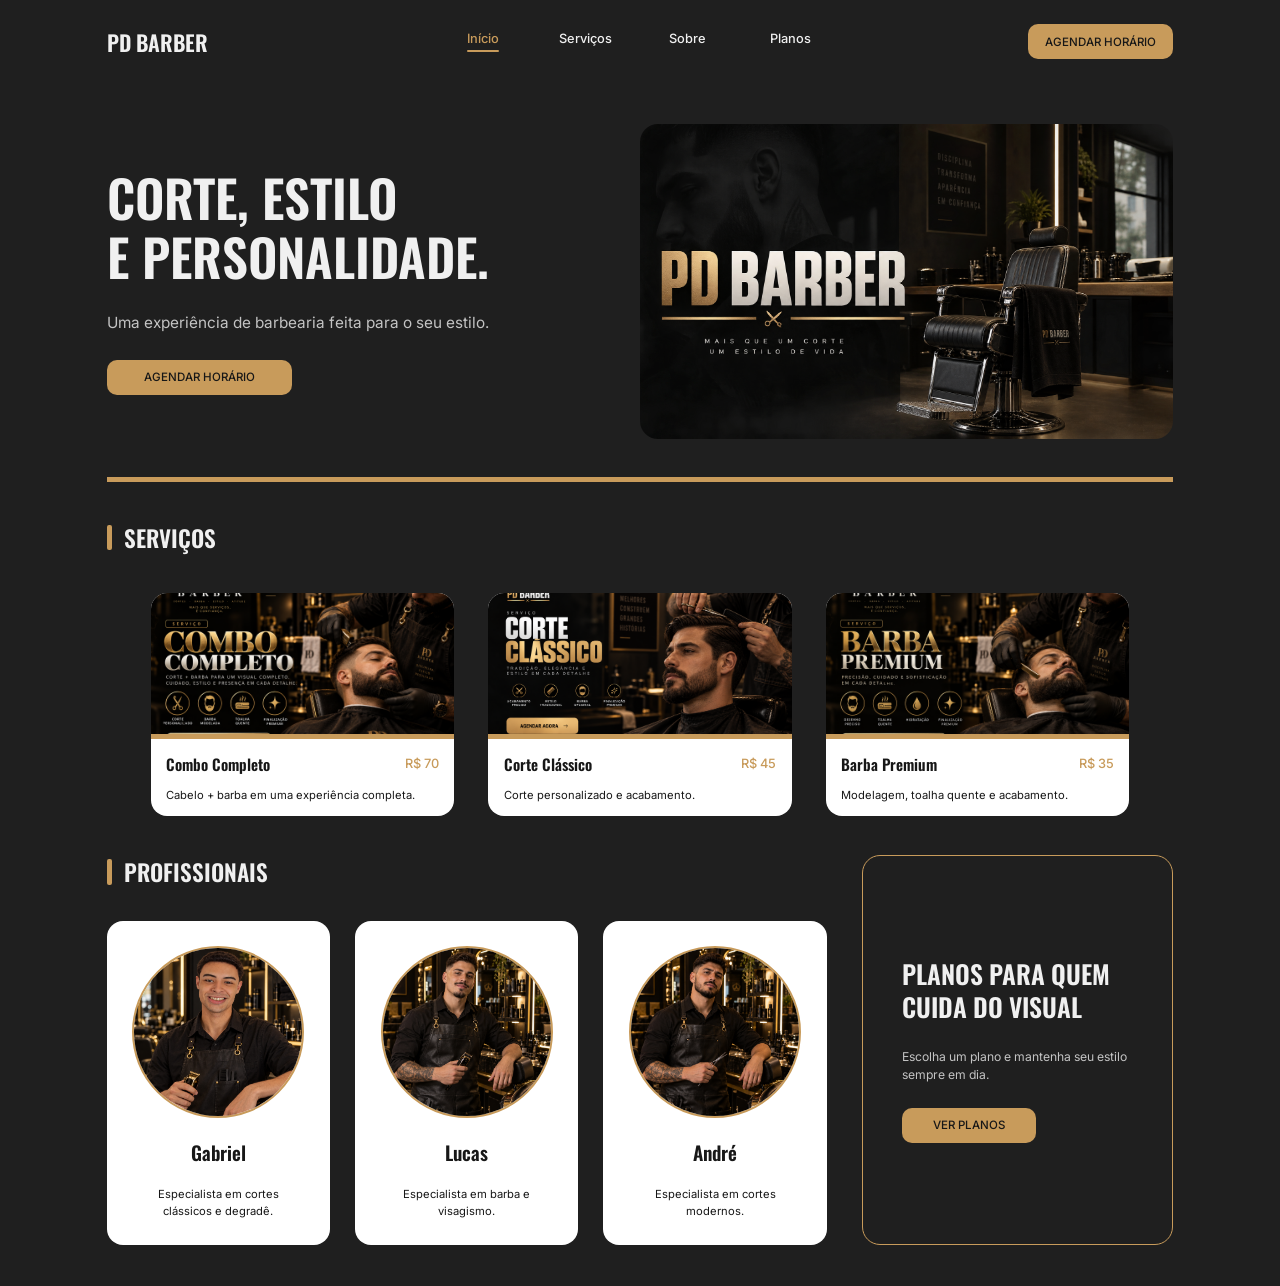
==== commit 7ea7f09e: "Pagina-Servicos-Alteraçoes-Links" ====
--- a/index.html
+++ b/index.html
@@ -29,7 +29,7 @@
                 <span class="nav-indicador"></span>
             </a>
 
-            <a href="servicos.html" class="nav-item">
+            <a href="assets/Pages/Servicos.html" class="nav-item">
                 <span>Serviços</span>
                 <span class="nav-indicador"></span>
             </a>
--- a/assets/Styles/Inicio.css
+++ b/assets/Styles/Inicio.css
@@ -267,6 +267,12 @@
     overflow: hidden;
     background-color: var(--cor-card);
     border-radius: var(--raio-card);
+    transition: 0.5s ease;
+}
+
+.servico-card:hover {
+    background-color: var(--cor-dourada);
+    cursor: pointer;
 }
 
 .servico-imagem {
@@ -351,36 +357,47 @@
 
 .profissional-card {
     width: 31%;
-    display: flex;
-    flex-direction: column;
-    align-items: center;
-    gap: clamp(0.5rem, 1vw, 0.75rem);
+    min-height: clamp(17rem, 22vw, 21rem);
+    display: flex;
+    flex-direction: column;
+    align-items: center;
+    justify-content: center;
+    gap: clamp(0.8rem, 1.5vw, 1.2rem);
+    padding: clamp(1.2rem, 2vw, 2rem);
     background-color: var(--cor-card);
     border-radius: var(--raio-card);
+    transition: 0.5s ease;
+}
+
+.profissional-card:hover {
+    background-color: var(--cor-dourada);
+    cursor: pointer;
 }
 
 .profissional-foto {
-    width: 100%;    
-    height: 50%;
-    top:0;
+    width: 100%;
+    aspect-ratio: 1 / 1;
     object-fit: cover;
+    object-position: center 20%;
+    border: 0.15rem solid var(--cor-dourada);
+    border-radius: 50%;
 }
 
 .profissional-card h3 {
     font-family: var(--fonte-titulo);
-    font-size: clamp(1rem, 1.3vw, 1.1875rem);
+    font-size: clamp(1.1rem, 1.5vw, 1.35rem);
     font-weight: 600;
     color: var(--cor-texto-escuro);
 }
 
 .profissional-card p {
     width: 100%;
-    font-size: clamp(0.65rem, 0.8vw, 0.6875rem);
-    line-height: 1.45;
+    max-width: 14rem;
+    font-size: clamp(0.7rem, 0.8vw, 0.8rem);
+    line-height: 1.5;
     text-align: center;
     color: var(--cor-texto-escuro);
 }
-
 
 /* ==================================================
    PLANOS
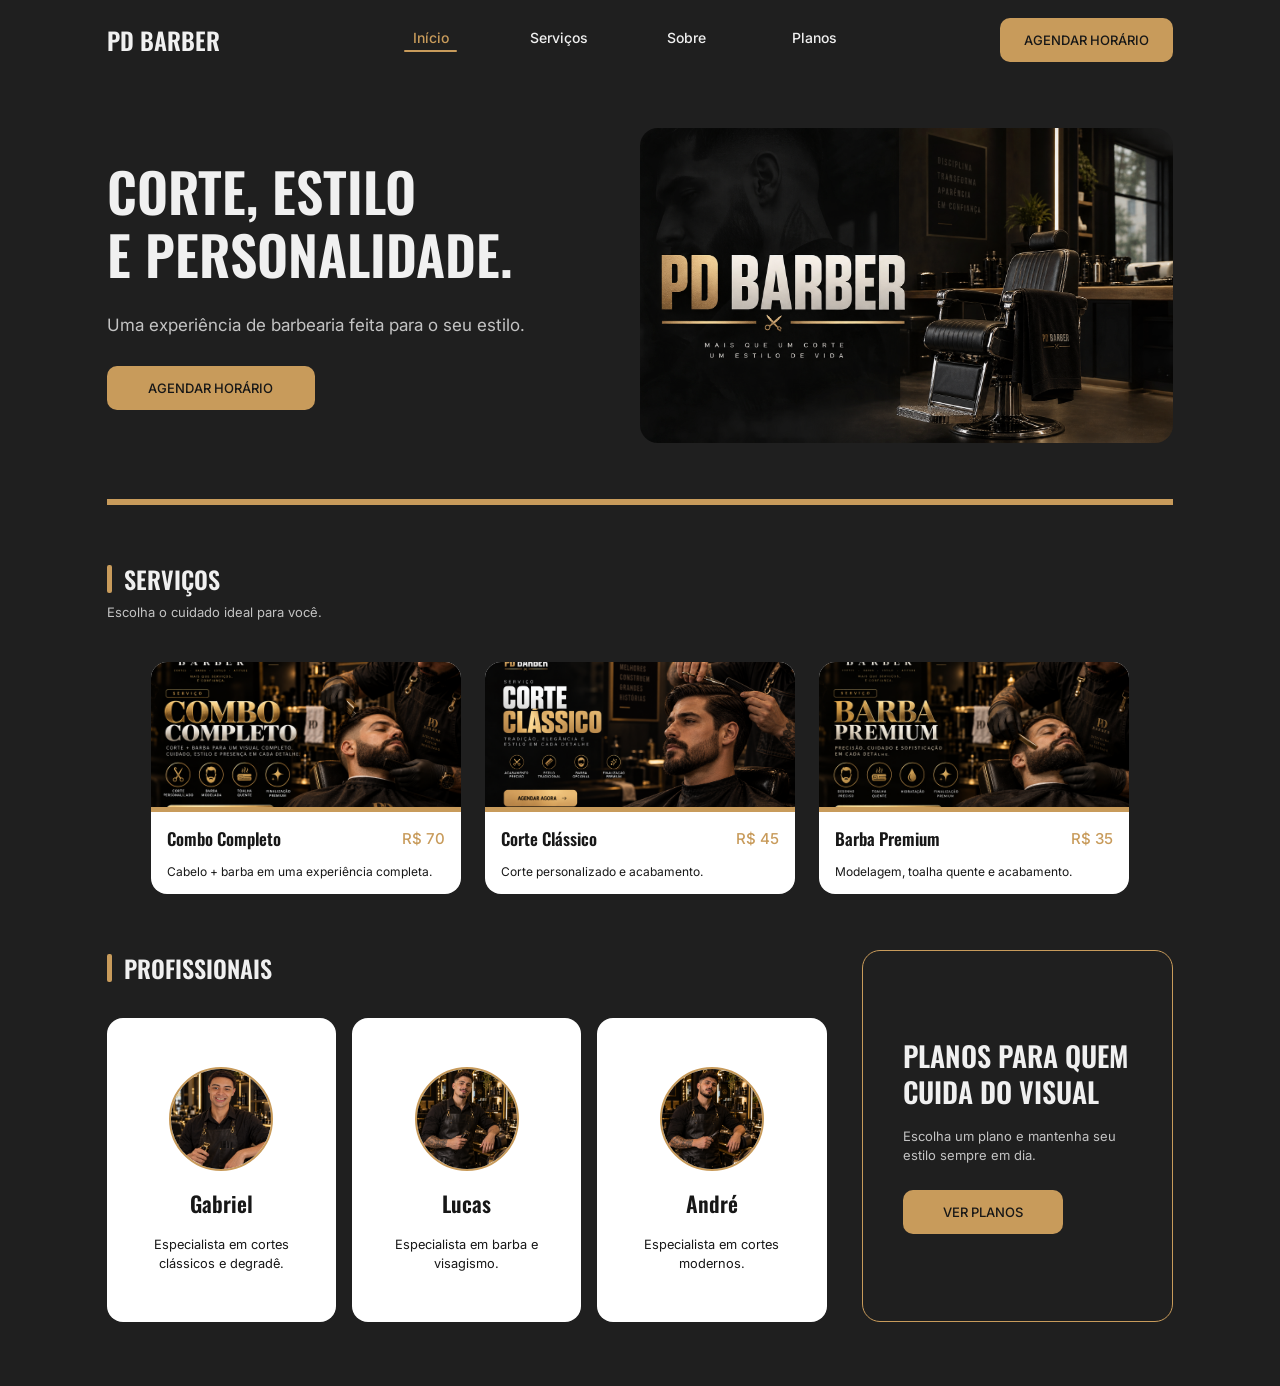
==== commit 3b60e08b: "feat-MobileResponsive" ====
--- a/index.html
+++ b/index.html
@@ -22,9 +22,9 @@
     <header class="cabecalho">
         <a href="index.html" class="logo">PD BARBER</a>
 
-        <!-- Navegação principal -->
-        <nav class="navegacao-principal">
-            <a href="index.html" class="nav-item ativo">
+        <!-- Navegação desktop -->
+        <nav class="navegacao-principal" aria-label="Navegação principal">
+            <a href="index.html" class="nav-item ativo" aria-current="page">
                 <span>Início</span>
                 <span class="nav-indicador"></span>
             </a>
@@ -34,18 +34,35 @@
                 <span class="nav-indicador"></span>
             </a>
 
-            <a href="sobre.html" class="nav-item">
+            <a href="assets/Pages/Sobre.html" class="nav-item">
                 <span>Sobre</span>
                 <span class="nav-indicador"></span>
             </a>
 
-            <a href="planos.html" class="nav-item">
+            <a href="assets/Pages/Planos.html" class="nav-item">
                 <span>Planos</span>
                 <span class="nav-indicador"></span>
             </a>
         </nav>
 
-        <a href="#" class="botao botao-header">AGENDAR HORÁRIO</a>
+        <a href="assets/Pages/Profissionais.html" class="botao botao-header">AGENDAR HORÁRIO</a>
+
+        <!-- Navegação mobile -->
+        <details class="menu-mobile">
+            <summary class="menu-mobile-botao" aria-label="Abrir menu principal">
+                <span></span>
+                <span></span>
+                <span></span>
+            </summary>
+
+            <nav class="menu-mobile-conteudo" aria-label="Navegação mobile">
+                <a href="index.html" aria-current="page">Início</a>
+                <a href="assets/Pages/Servicos.html">Serviços</a>
+                <a href="assets/Pages/Sobre.html">Sobre</a>
+                <a href="assets/Pages/Planos.html">Planos</a>
+                <a href="assets/Pages/Profissionais.html" class="botao">AGENDAR HORÁRIO</a>
+            </nav>
+        </details>
     </header>
 
     <!-- Conteúdo principal -->
@@ -53,115 +70,135 @@
         <div class="conteudo">
 
             <!-- Hero -->
-            <section class="hero">
+            <section class="hero" aria-labelledby="titulo-principal">
                 <div class="hero-texto">
-                    <h1>CORTE, ESTILO<br>E PERSONALIDADE.</h1>
+                    <h1 id="titulo-principal">CORTE, ESTILO<br>E PERSONALIDADE.</h1>
                     <p>Uma experiência de barbearia feita para o seu estilo.</p>
-                    <a href="#" class="botao botao-hero">AGENDAR HORÁRIO</a>
+                    <a href="assets/Pages/Profissionais.html" class="botao botao-hero">AGENDAR HORÁRIO</a>
                 </div>
 
-                <div class="hero-imagem">
-                    <img src="assets/img/PDBarber.png" alt="Foto de destaque da barbearia">
-                </div>
+                <figure class="hero-imagem">
+                    <img src="assets/img/PDBarber.png" alt="Interior da barbearia PD Barber">
+                </figure>
             </section>
 
-            <div class="linha-dourada"></div>
+            <hr class="linha-dourada">
 
             <!-- Serviços -->
-            <section class="servicos">
-                <div class="titulo-secao">
-                    <span class="titulo-acento"></span>
-                    <h2>SERVIÇOS</h2>
-                </div>
-
-                <!-- Lista de serviços -->
-                <div class="lista-servicos">
-                    <article class="servico-card">
-                        <img class="servico-imagem" src="assets/img/ComboCompleto.png" alt="Combo completo de cabelo e barba">
-                        <div class="card-linha-dourada"></div>
-
-                        <div class="servico-informacoes">
-                            <div class="servico-topo">
-                                <h3>Combo Completo</h3>
-                                <span class="preco">R$ 70</span>
-                            </div>
-
-                            <p>Cabelo + barba em uma experiência completa.</p>
-                        </div>
-                    </article>
-
-                    <article class="servico-card">
-                        <img class="servico-imagem" src="assets/img/CorteClassico.png" alt="Corte clássico masculino">
-                        <div class="card-linha-dourada"></div>
-
-                        <div class="servico-informacoes">
-                            <div class="servico-topo">
-                                <h3>Corte Clássico</h3>
-                                <span class="preco">R$ 45</span>
-                            </div>
-
-                            <p>Corte personalizado e acabamento.</p>
-                        </div>
-                    </article>
-
-                    <article class="servico-card">
-                        <img class="servico-imagem" src="assets/img/BarbaPremium.png" alt="Serviço de barba premium">
-                        <div class="card-linha-dourada"></div>
-
-                        <div class="servico-informacoes">
-                            <div class="servico-topo">
-                                <h3>Barba Premium</h3>
-                                <span class="preco">R$ 35</span>
-                            </div>
-
-                            <p>Modelagem, toalha quente e acabamento.</p>
-                        </div>
-                    </article>
-                </div>
-            </section>
-
-            <!-- Destaques finais -->
-            <section class="destaques-finais">
-
-                <!-- Profissionais -->
-                <div class="profissionais-destaque">
+            <section class="servicos" aria-labelledby="titulo-servicos">
+                <header class="cabecalho-secao">
                     <div class="titulo-secao">
                         <span class="titulo-acento"></span>
-                        <h2>PROFISSIONAIS</h2>
+                        <h2 id="titulo-servicos">SERVIÇOS</h2>
                     </div>
 
-                    <div class="lista-profissionais">
-                        <article class="profissional-card">
-                            <img class="profissional-foto" src="assets/img/GabrielBarbeiro.png" alt="Barbeiro Gabriel">
-                            <h3>Gabriel</h3>
-                            <p>Especialista em cortes clássicos e degradê.</p>
+                    <p class="descricao-secao">Escolha o cuidado ideal para você.</p>
+                </header>
+
+                <ul class="lista-servicos">
+
+                    <li>
+                        <article class="servico-card">
+                            <img class="servico-imagem" src="assets/img/ComboCompleto.png" alt="Combo completo de cabelo e barba">
+
+                            <div class="card-linha-dourada"></div>
+
+                            <div class="servico-informacoes">
+                                <div class="servico-topo">
+                                    <h3>Combo Completo</h3>
+                                    <span class="preco">R$ 70</span>
+                                </div>
+
+                                <p>Cabelo + barba em uma experiência completa.</p>
+                            </div>
                         </article>
-
-                        <article class="profissional-card">
-                            <img class="profissional-foto" src="assets/img/LucasBarbeiro.png" alt="Barbeiro Lucas">
-                            <h3>Lucas</h3>
-                            <p>Especialista em barba e visagismo.</p>
+                    </li>
+
+                    <li>
+                        <article class="servico-card">
+                            <img class="servico-imagem" src="assets/img/CorteClassico.png" alt="Corte clássico masculino">
+
+                            <div class="card-linha-dourada"></div>
+
+                            <div class="servico-informacoes">
+                                <div class="servico-topo">
+                                    <h3>Corte Clássico</h3>
+                                    <span class="preco">R$ 45</span>
+                                </div>
+
+                                <p>Corte personalizado e acabamento.</p>
+                            </div>
                         </article>
-
-                        <article class="profissional-card">
-                            <img class="profissional-foto" src="assets/img/AndréBarbeiro.png" alt="Barbeiro André">
-                            <h3>André</h3>
-                            <p>Especialista em cortes modernos.</p>
+                    </li>
+
+                    <li>
+                        <article class="servico-card">
+                            <img class="servico-imagem" src="assets/img/BarbaPremium.png" alt="Serviço de barba premium">
+
+                            <div class="card-linha-dourada"></div>
+
+                            <div class="servico-informacoes">
+                                <div class="servico-topo">
+                                    <h3>Barba Premium</h3>
+                                    <span class="preco">R$ 35</span>
+                                </div>
+
+                                <p>Modelagem, toalha quente e acabamento.</p>
+                            </div>
                         </article>
+                    </li>
+                </ul>
+            </section>
+
+            <!-- Destaques -->
+            <section class="destaques-finais" aria-label="Profissionais e planos">
+
+                <!-- Profissionais -->
+                <section class="profissionais-destaque" aria-labelledby="titulo-profissionais">
+                    <div class="titulo-secao">
+                        <span class="titulo-acento"></span>
+                        <h2 id="titulo-profissionais">PROFISSIONAIS</h2>
                     </div>
-                </div>
+
+                    <ul class="lista-profissionais">
+
+                        <li>
+                            <article class="profissional-card">
+                                <img class="profissional-foto" src="assets/img/GabrielBarbeiro.png" alt="Barbeiro Gabriel">
+                                <h3>Gabriel</h3>
+                                <p>Especialista em cortes clássicos e degradê.</p>
+                            </article>
+                        </li>
+
+                        <li>
+                            <article class="profissional-card">
+                                <img class="profissional-foto" src="assets/img/LucasBarbeiro.png" alt="Barbeiro Lucas">
+                                <h3>Lucas</h3>
+                                <p>Especialista em barba e visagismo.</p>
+                            </article>
+                        </li>
+
+                        <li>
+                            <article class="profissional-card">
+                                <img class="profissional-foto" src="assets/img/AndréBarbeiro.png" alt="Barbeiro André">
+                                <h3>André</h3>
+                                <p>Especialista em cortes modernos.</p>
+                            </article>
+                        </li>
+                    </ul>
+                </section>
 
                 <!-- Planos -->
-                <aside class="chamada-planos">
-                    <h2>PLANOS PARA QUEM<br>CUIDA DO VISUAL</h2>
-                    <p>Escolha um plano e mantenha seu estilo sempre em dia.</p>
-                    <a href="planos.html" class="botao botao-planos">VER PLANOS</a>
+                <aside class="chamada-planos" aria-labelledby="titulo-planos">
+                    <div>
+                        <h2 id="titulo-planos">PLANOS PARA QUEM<br>CUIDA DO VISUAL</h2>
+                        <p>Escolha um plano e mantenha seu estilo sempre em dia.</p>
+                    </div>
+
+                    <a href="assets/Pages/Planos.html" class="botao botao-planos">VER PLANOS</a>
                 </aside>
-
             </section>
-
         </div>
     </main>
-
 </body>
-</html>
+</html>
--- a/assets/Styles/Inicio.css
+++ b/assets/Styles/Inicio.css
@@ -1,3 +1,7 @@
+/* ==================================================
+   RESET
+================================================== */
+
 * {
     margin: 0;
     padding: 0;
@@ -11,10 +15,8 @@
     --cor-texto-secundario: #c3c3c3;
     --cor-texto-escuro: #171717;
     --cor-card: #ffffff;
-
     --fonte-titulo: "Oswald", sans-serif;
     --fonte-texto: "Inter", sans-serif;
-
     --largura-conteudo: 83.33%;
     --raio-menor: 0.625rem;
     --raio-card: 1rem;
@@ -24,11 +26,13 @@
 html {
     width: 100%;
     min-height: 100%;
+    scroll-behavior: smooth;
 }
 
 body {
     width: 100%;
     min-height: 100vh;
+    overflow-x: hidden;
     background-color: var(--cor-fundo);
     color: var(--cor-texto-claro);
     font-family: var(--fonte-texto);
@@ -44,6 +48,27 @@
     max-width: 100%;
 }
 
+ul {
+    list-style: none;
+}
+
+button,
+input,
+textarea {
+    font: inherit;
+}
+
+
+/* ==================================================
+   ACESSIBILIDADE
+================================================== */
+
+a:focus-visible,
+summary:focus-visible {
+    outline: 0.125rem solid var(--cor-dourada);
+    outline-offset: 0.25rem;
+}
+
 
 /* ==================================================
    CABEÇALHO
@@ -51,19 +76,21 @@
 
 .cabecalho {
     width: 100%;
-    min-height: clamp(4rem, 6.5vw, 5.5rem);
+    height: 5rem;
     display: flex;
     align-items: center;
     justify-content: space-between;
-    gap: clamp(1rem, 2vw, 2rem);
+    gap: 2rem;
     padding-inline: 8.33%;
     background-color: var(--cor-fundo);
+    position: relative;
+    z-index: 10;
 }
 
 .logo {
-    flex: 0 1 13%;
+    flex: 0 0 13%;
     font-family: var(--fonte-titulo);
-    font-size: clamp(1.2rem, 1.7vw, 1.5rem);
+    font-size: 1.5rem;
     font-weight: 600;
     white-space: nowrap;
 }
@@ -73,40 +100,62 @@
     display: flex;
     align-items: center;
     justify-content: center;
-    gap: clamp(0.25rem, 1vw, 1rem);
+    gap: 1rem;
 }
 
 .nav-item {
-    min-width: clamp(4.5rem, 7vw, 7rem);
+    min-width: 7rem;
     display: flex;
     flex-direction: column;
     align-items: center;
     justify-content: center;
     gap: 0.25rem;
-    padding: 0.5em 0.75em;
+    padding: 0.5rem 0.75rem;
     border-radius: 0.5rem;
-    font-size: clamp(0.75rem, 1vw, 0.875rem);
+    font-size: 0.875rem;
     font-weight: 500;
-    transition: color 0.2s ease;
+    transition: color 0.2s ease, transform 0.2s ease;
+}
+
+.nav-item:hover {
+    color: var(--cor-dourada);
+    transform: translateY(-0.125rem);
+}
+
+.nav-item.ativo {
+    color: var(--cor-dourada);
 }
 
 .nav-indicador {
     width: 45%;
     height: 0.125rem;
     display: block;
+    background-color: transparent;
     border-radius: 1rem;
-    background-color: transparent;
-    transition: background-color 0.2s ease;
-}
-
-.nav-item:hover,
-.nav-item.ativo {
-    color: var(--cor-dourada);
+    transition: background-color 0.2s ease, width 0.2s ease;
 }
 
 .nav-item:hover .nav-indicador,
 .nav-item.ativo .nav-indicador {
+    width: 60%;
     background-color: var(--cor-dourada);
+}
+
+
+/* ==================================================
+   MENU MOBILE
+================================================== */
+
+.menu-mobile {
+    display: none;
+}
+
+.menu-mobile-botao {
+    list-style: none;
+}
+
+.menu-mobile-botao::-webkit-details-marker {
+    display: none;
 }
 
 
@@ -118,23 +167,24 @@
     display: inline-flex;
     align-items: center;
     justify-content: center;
-    padding: 0.9em 1.5em;
+    padding: 0.875rem 1.5rem;
     background-color: var(--cor-dourada);
     color: var(--cor-texto-escuro);
     border-radius: var(--raio-menor);
-    font-size: clamp(0.72rem, 0.9vw, 0.8125rem);
+    font-size: 0.8125rem;
     font-weight: 500;
     white-space: nowrap;
-    transition: transform 0.2s ease, filter 0.2s ease;
+    transition: transform 0.2s ease, filter 0.2s ease, box-shadow 0.2s ease;
 }
 
 .botao:hover {
-    transform: translateY(-0.125rem);
+    transform: translateY(-0.1875rem);
     filter: brightness(1.08);
+    box-shadow: 0 0.5rem 1rem rgba(0, 0, 0, 0.25);
 }
 
 .botao-header {
-    flex: 0 1 13%;
+    flex: 0 0 13%;
 }
 
 
@@ -152,8 +202,8 @@
     width: var(--largura-conteudo);
     display: flex;
     flex-direction: column;
-    gap: clamp(2rem, 3vw, 3.5rem);
-    padding-block: clamp(2rem, 3.2vw, 4rem);
+    gap: 3.5rem;
+    padding-block: 3rem 4rem;
 }
 
 
@@ -174,61 +224,82 @@
     display: flex;
     flex-direction: column;
     align-items: flex-start;
-    gap: clamp(1rem, 2vw, 1.75rem);
+    gap: 1.75rem;
+    animation: entrada-esquerda 0.7s ease-out both;
 }
 
 .hero-texto h1 {
     width: 100%;
     font-family: var(--fonte-titulo);
-    font-size: clamp(2.5rem, 4vw, 3.375rem);
+    font-size: 3.375rem;
     font-weight: 600;
     line-height: 1.15;
 }
 
 .hero-texto p {
     width: 96%;
-    font-size: clamp(0.9rem, 1.2vw, 1.0625rem);
+    font-size: 1.0625rem;
     line-height: 1.5;
     color: var(--cor-texto-secundario);
 }
 
 .botao-hero {
-    width: min(40%, 13rem);
+    width: 13rem;
 }
 
 .hero-imagem {
     width: 50%;
     overflow: hidden;
     border-radius: var(--raio-maior);
+    animation: entrada-direita 0.7s ease-out both;
 }
 
 .hero-imagem img {
     width: 100%;
     aspect-ratio: 600 / 354;
     object-fit: cover;
-}
-
-
-/* ==================================================
-   DIVISOR E TÍTULOS
+    transition: transform 0.6s ease;
+}
+
+.hero-imagem:hover img {
+    transform: scale(1.03);
+}
+
+
+/* ==================================================
+   DIVISOR
 ================================================== */
 
 .linha-dourada {
     width: 100%;
-    height: clamp(0.2rem, 0.4vw, 0.375rem);
+    height: 0.375rem;
+    border: 0;
     background-color: var(--cor-dourada);
+    animation: crescer-linha 0.8s ease-out both;
+}
+
+
+/* ==================================================
+   TÍTULOS
+================================================== */
+
+.cabecalho-secao {
+    width: 100%;
+    display: flex;
+    flex-direction: column;
+    gap: 0.375rem;
 }
 
 .titulo-secao {
     width: 100%;
     display: flex;
     align-items: center;
-    gap: clamp(0.5rem, 1vw, 0.75rem);
+    gap: 0.75rem;
 }
 
 .titulo-acento {
-    width: clamp(0.25rem, 0.4vw, 0.3125rem);
-    height: clamp(1.4rem, 2vw, 1.75rem);
+    width: 0.3125rem;
+    height: 1.75rem;
     display: block;
     flex-shrink: 0;
     background-color: var(--cor-dourada);
@@ -237,10 +308,16 @@
 
 .titulo-secao h2 {
     font-family: var(--fonte-titulo);
-    font-size: clamp(1.25rem, 1.8vw, 1.5rem);
+    font-size: 1.5rem;
     font-weight: 600;
 }
 
+.descricao-secao {
+    font-size: 0.8125rem;
+    line-height: 1.5;
+    color: var(--cor-texto-secundario);
+}
+
 
 /* ==================================================
    SERVIÇOS
@@ -250,40 +327,54 @@
     width: 100%;
     display: flex;
     flex-direction: column;
-    gap: clamp(1.5rem, 3vw, 2.5rem);
+    gap: 2.5rem;
 }
 
 .lista-servicos {
     width: 100%;
-    display: flex;
-    align-items: stretch;
-    justify-content: space-between;
+    display: grid;
+    grid-template-columns: repeat(3, 1fr);
     gap: 2.5%;
     padding-inline: 4.17%;
 }
 
 .servico-card {
-    width: 31%;
+    width: 100%;
+    height: 100%;
     overflow: hidden;
     background-color: var(--cor-card);
     border-radius: var(--raio-card);
-    transition: 0.5s ease;
+    transition: transform 0.35s ease, box-shadow 0.35s ease;
+    animation: entrada-baixo 0.6s ease-out both;
+}
+
+.lista-servicos li:nth-child(2) .servico-card {
+    animation-delay: 0.1s;
+}
+
+.lista-servicos li:nth-child(3) .servico-card {
+    animation-delay: 0.2s;
 }
 
 .servico-card:hover {
-    background-color: var(--cor-dourada);
-    cursor: pointer;
+    transform: translateY(-0.5rem);
+    box-shadow: 0 1rem 2rem rgba(0, 0, 0, 0.3);
 }
 
 .servico-imagem {
     width: 100%;
     aspect-ratio: 270 / 126;
     object-fit: cover;
+    transition: transform 0.5s ease;
+}
+
+.servico-card:hover .servico-imagem {
+    transform: scale(1.04);
 }
 
 .card-linha-dourada {
     width: 100%;
-    height: clamp(0.2rem, 0.35vw, 0.3125rem);
+    height: 0.3125rem;
     background-color: var(--cor-dourada);
 }
 
@@ -291,7 +382,7 @@
     width: 100%;
     display: flex;
     flex-direction: column;
-    gap: clamp(0.5rem, 1vw, 0.75rem);
+    gap: 0.75rem;
     padding: 4.5% 5%;
 }
 
@@ -305,34 +396,34 @@
 
 .servico-topo h3 {
     font-family: var(--fonte-titulo);
-    font-size: clamp(0.95rem, 1.2vw, 1.0625rem);
+    font-size: 1.0625rem;
     font-weight: 600;
     color: var(--cor-texto-escuro);
 }
 
 .preco {
-    font-size: clamp(0.8rem, 1vw, 0.9375rem);
+    font-size: 0.9375rem;
     font-weight: 500;
     color: var(--cor-dourada);
     white-space: nowrap;
 }
 
 .servico-informacoes p {
-    font-size: clamp(0.7rem, 0.85vw, 0.75rem);
+    font-size: 0.75rem;
     line-height: 1.45;
     color: var(--cor-texto-escuro);
 }
 
 
 /* ==================================================
-   DESTAQUES FINAIS
+   DESTAQUES
 ================================================== */
 
 .destaques-finais {
     width: 100%;
     display: flex;
+    align-items: stretch;
     justify-content: space-between;
-    align-items: stretch;
     gap: 2.67%;
 }
 
@@ -345,47 +436,63 @@
     width: 67.5%;
     display: flex;
     flex-direction: column;
-    gap: clamp(1.5rem, 2.5vw, 2rem);
+    gap: 2rem;
 }
 
 .lista-profissionais {
     width: 100%;
-    display: flex;
-    justify-content: space-between;
+    display: grid;
+    grid-template-columns: repeat(3, 1fr);
     gap: 2.2%;
 }
 
 .profissional-card {
-    width: 31%;
-    min-height: clamp(17rem, 22vw, 21rem);
+    width: 100%;
+    min-height: 19rem;
     display: flex;
     flex-direction: column;
     align-items: center;
     justify-content: center;
-    gap: clamp(0.8rem, 1.5vw, 1.2rem);
-    padding: clamp(1.2rem, 2vw, 2rem);
+    gap: 1rem;
+    padding: 1.5rem;
     background-color: var(--cor-card);
     border-radius: var(--raio-card);
-    transition: 0.5s ease;
+    transition: transform 0.35s ease, box-shadow 0.35s ease;
+    animation: entrada-baixo 0.6s ease-out both;
+}
+
+.lista-profissionais li:nth-child(2) .profissional-card {
+    animation-delay: 0.1s;
+}
+
+.lista-profissionais li:nth-child(3) .profissional-card {
+    animation-delay: 0.2s;
 }
 
 .profissional-card:hover {
-    background-color: var(--cor-dourada);
-    cursor: pointer;
+    transform: translateY(-0.5rem);
+    box-shadow: 0 1rem 2rem rgba(0, 0, 0, 0.3);
 }
 
 .profissional-foto {
-    width: 100%;
+    width: 55%;
+    min-width: 6.5rem;
+    max-width: 9rem;
     aspect-ratio: 1 / 1;
     object-fit: cover;
     object-position: center 20%;
-    border: 0.15rem solid var(--cor-dourada);
+    border: 0.125rem solid var(--cor-dourada);
     border-radius: 50%;
+    transition: transform 0.35s ease;
+}
+
+.profissional-card:hover .profissional-foto {
+    transform: scale(1.05);
 }
 
 .profissional-card h3 {
     font-family: var(--fonte-titulo);
-    font-size: clamp(1.1rem, 1.5vw, 1.35rem);
+    font-size: 1.35rem;
     font-weight: 600;
     color: var(--cor-texto-escuro);
 }
@@ -393,12 +500,13 @@
 .profissional-card p {
     width: 100%;
     max-width: 14rem;
-    font-size: clamp(0.7rem, 0.8vw, 0.8rem);
+    font-size: 0.8rem;
     line-height: 1.5;
     text-align: center;
     color: var(--cor-texto-escuro);
 }
 
+
 /* ==================================================
    PLANOS
 ================================================== */
@@ -409,25 +517,499 @@
     flex-direction: column;
     align-items: flex-start;
     justify-content: center;
-    gap: clamp(1rem, 2vw, 1.5rem);
-    padding: clamp(1.5rem, 3vw, 2.5rem);
+    gap: 1.5rem;
+    padding: 2.5rem;
     border: 0.0625rem solid var(--cor-dourada);
     border-radius: var(--raio-maior);
+    animation: entrada-direita 0.7s ease-out both;
+}
+
+.chamada-planos > div {
+    display: flex;
+    flex-direction: column;
+    gap: 1rem;
 }
 
 .chamada-planos h2 {
     font-family: var(--fonte-titulo);
-    font-size: clamp(1.35rem, 2vw, 1.75rem);
+    font-size: 1.75rem;
     font-weight: 600;
     line-height: 1.3;
 }
 
 .chamada-planos p {
-    font-size: clamp(0.72rem, 0.95vw, 0.8125rem);
+    font-size: 0.8125rem;
     line-height: 1.5;
     color: var(--cor-texto-secundario);
 }
 
 .botao-planos {
-    width: min(58%, 10rem);
-}
+    width: 10rem;
+}
+
+
+/* ==================================================
+   ANIMAÇÕES
+================================================== */
+
+@keyframes entrada-esquerda {
+    from {
+        opacity: 0;
+        transform: translateX(-2rem);
+    }
+    to {
+        opacity: 1;
+        transform: translateX(0);
+    }
+}
+
+@keyframes entrada-direita {
+    from {
+        opacity: 0;
+        transform: translateX(2rem);
+    }
+    to {
+        opacity: 1;
+        transform: translateX(0);
+    }
+}
+
+@keyframes entrada-baixo {
+    from {
+        opacity: 0;
+        transform: translateY(1.5rem);
+    }
+    to {
+        opacity: 1;
+        transform: translateY(0);
+    }
+}
+
+@keyframes crescer-linha {
+    from {
+        opacity: 0;
+        transform: scaleX(0);
+    }
+    to {
+        opacity: 1;
+        transform: scaleX(1);
+    }
+}
+
+@keyframes abrir-menu {
+    from {
+        opacity: 0;
+        transform: translateY(-0.75rem);
+    }
+    to {
+        opacity: 1;
+        transform: translateY(0);
+    }
+}
+
+
+/* ==================================================
+   TABLET
+================================================== */
+
+@media (max-width: 64rem) {
+
+    .cabecalho {
+        padding-inline: 5%;
+    }
+
+    .nav-item {
+        min-width: 5rem;
+        padding-inline: 0.5rem;
+    }
+
+    .conteudo {
+        width: 90%;
+    }
+
+    .hero-texto h1 {
+        font-size: 2.75rem;
+    }
+
+    .profissional-card {
+        min-height: 17rem;
+        padding: 1rem;
+    }
+
+    .chamada-planos {
+        padding: 1.75rem;
+    }
+}
+
+
+/* ==================================================
+   MOBILE
+================================================== */
+
+@media (max-width: 48rem) {
+
+    .cabecalho {
+        height: 3.75rem;
+        padding-inline: 1.25rem;
+    }
+
+    .logo {
+        flex: none;
+        font-size: 1.375rem;
+    }
+
+    .navegacao-principal,
+    .botao-header {
+        display: none;
+    }
+
+    .menu-mobile {
+        display: block;
+        margin-left: auto;
+    }
+
+    .menu-mobile-botao {
+        width: 1.5rem;
+        height: 1.5rem;
+        display: flex;
+        flex-direction: column;
+        justify-content: center;
+        gap: 0.4375rem;
+        cursor: pointer;
+    }
+
+    .menu-mobile-botao span {
+        width: 1.5rem;
+        height: 0.125rem;
+        display: block;
+        background-color: var(--cor-texto-claro);
+        border-radius: 1rem;
+        transition: transform 0.25s ease, opacity 0.25s ease;
+    }
+
+    .menu-mobile[open] .menu-mobile-botao span:nth-child(1) {
+        transform: translateY(0.5625rem) rotate(45deg);
+    }
+
+    .menu-mobile[open] .menu-mobile-botao span:nth-child(2) {
+        opacity: 0;
+    }
+
+    .menu-mobile[open] .menu-mobile-botao span:nth-child(3) {
+        transform: translateY(-0.5625rem) rotate(-45deg);
+    }
+
+    .menu-mobile-conteudo {
+        width: 100%;
+        display: flex;
+        flex-direction: column;
+        gap: 0.25rem;
+        padding: 1rem 1.25rem 1.25rem;
+        position: absolute;
+        top: 3.75rem;
+        left: 0;
+        background-color: var(--cor-fundo);
+        border-top: 0.0625rem solid rgba(200, 155, 91, 0.35);
+        box-shadow: 0 1rem 1.5rem rgba(0, 0, 0, 0.3);
+        animation: abrir-menu 0.25s ease-out both;
+    }
+
+    .menu-mobile-conteudo > a:not(.botao) {
+        padding: 0.75rem 0;
+        font-size: 0.875rem;
+        border-bottom: 0.0625rem solid rgba(255, 255, 255, 0.08);
+    }
+
+    .menu-mobile-conteudo > a[aria-current="page"] {
+        color: var(--cor-dourada);
+    }
+
+    .menu-mobile-conteudo .botao {
+        width: 100%;
+        margin-top: 0.75rem;
+    }
+
+    .pagina {
+        display: block;
+    }
+
+    .conteudo {
+        width: 100%;
+        gap: 0;
+        padding: 0 1.25rem 1.25rem;
+    }
+
+
+    /* Hero */
+
+    .hero {
+        display: flex;
+        flex-direction: column;
+        align-items: stretch;
+        gap: 0;
+    }
+
+    .hero-imagem {
+        width: calc(100% + 2.5rem);
+        height: 12.8125rem;
+        margin-left: -1.25rem;
+        order: -1;
+        border-radius: 0;
+        border-bottom: 0.375rem solid var(--cor-dourada);
+        animation: entrada-baixo 0.6s ease-out both;
+    }
+
+    .hero-imagem img {
+        width: 100%;
+        height: 100%;
+        aspect-ratio: auto;
+        object-fit: cover;
+    }
+
+    .hero-texto {
+        width: 100%;
+        min-height: 12.875rem;
+        justify-content: space-between;
+        gap: 0.4375rem;
+        padding: 0.5625rem 0;
+        animation: entrada-esquerda 0.6s ease-out both;
+    }
+
+    .hero-texto h1 {
+        font-size: 2.125rem;
+        line-height: 1.18;
+    }
+
+    .hero-texto p {
+        width: 15rem;
+        font-size: 0.8125rem;
+        line-height: 1.4;
+    }
+
+    .botao-hero {
+        width: 10.625rem;
+        padding: 0.6875rem 1rem;
+        font-size: 0.75rem;
+    }
+
+    .linha-dourada {
+        display: none;
+    }
+
+
+    /* Títulos */
+
+    .titulo-secao {
+        gap: 0.5rem;
+    }
+
+    .titulo-acento {
+        width: 0.25rem;
+        height: 1.25rem;
+    }
+
+    .titulo-secao h2 {
+        font-size: 1.25rem;
+    }
+
+    .descricao-secao {
+        font-size: 0.75rem;
+    }
+
+
+    /* Serviços */
+
+    .servicos {
+        gap: 0.25rem;
+        padding-block: 0.625rem;
+    }
+
+    .cabecalho-secao {
+        gap: 0.25rem;
+    }
+
+    .lista-servicos {
+        grid-template-columns: repeat(3, 1fr);
+        gap: 0.75rem;
+        padding: 0.125rem 0;
+    }
+
+    .servico-card {
+        height: 4.25rem;
+        display: flex;
+        align-items: center;
+        justify-content: center;
+        border-radius: 0.875rem;
+        animation: entrada-baixo 0.5s ease-out both;
+    }
+
+    .servico-imagem,
+    .card-linha-dourada,
+    .servico-informacoes > p {
+        display: none;
+    }
+
+    .servico-informacoes {
+        height: 100%;
+        align-items: center;
+        justify-content: center;
+        gap: 0;
+        padding: 0.3125rem 0.5rem;
+    }
+
+    .servico-topo {
+        height: 100%;
+        flex-direction: column;
+        justify-content: center;
+        gap: 0.125rem;
+    }
+
+    .servico-topo h3 {
+        font-family: var(--fonte-texto);
+        font-size: 0.75rem;
+        font-weight: 500;
+        text-align: center;
+    }
+
+    .preco {
+        font-size: 0.75rem;
+    }
+
+
+    /* Destaques */
+
+    .destaques-finais {
+        flex-direction: column;
+        gap: 0;
+    }
+
+
+    /* Profissionais */
+
+    .profissionais-destaque {
+        width: 100%;
+        gap: 0.375rem;
+        padding-block: 0.625rem;
+    }
+
+    .lista-profissionais {
+        grid-template-columns: repeat(3, 1fr);
+        gap: 2rem;
+        padding: 0.625rem 1.375rem;
+    }
+
+    .profissional-card {
+        min-height: auto;
+        gap: 0.375rem;
+        padding: 0;
+        background-color: transparent;
+        border-radius: 0;
+        animation: entrada-baixo 0.5s ease-out both;
+    }
+
+    .profissional-card:hover {
+        transform: translateY(-0.25rem);
+        box-shadow: none;
+    }
+
+    .profissional-foto {
+        width: 3.625rem;
+        min-width: 3.625rem;
+        max-width: 3.625rem;
+        border-width: 0.0625rem;
+    }
+
+    .profissional-card h3 {
+        font-family: var(--fonte-texto);
+        font-size: 0.6875rem;
+        font-weight: 500;
+        color: var(--cor-texto-claro);
+    }
+
+    .profissional-card p {
+        display: none;
+    }
+
+
+    /* Planos */
+
+    .chamada-planos {
+        width: calc(100% + 2.5rem);
+        min-height: 6.5625rem;
+        flex-direction: row;
+        align-items: center;
+        justify-content: space-between;
+        gap: 1rem;
+        margin-left: -1.25rem;
+        padding: 0.625rem 1.25rem;
+        border: 0;
+        border-radius: 0;
+        animation: entrada-baixo 0.6s ease-out both;
+    }
+
+    .chamada-planos > div {
+        gap: 0;
+    }
+
+    .chamada-planos h2 {
+        font-size: 1.375rem;
+        line-height: 1.35;
+    }
+
+    .chamada-planos p {
+        display: none;
+    }
+
+    .botao-planos {
+        width: 9.9375rem;
+        min-height: 2.625rem;
+        font-size: 0.75rem;
+        box-shadow: 0 0.25rem 0.25rem rgba(0, 0, 0, 0.5);
+    }
+}
+
+
+/* ==================================================
+   MOBILE PEQUENO
+================================================== */
+
+@media (max-width: 23rem) {
+
+    .lista-servicos {
+        gap: 0.5rem;
+    }
+
+    .servico-topo h3 {
+        font-size: 0.6875rem;
+    }
+
+    .lista-profissionais {
+        gap: 1rem;
+        padding-inline: 0.75rem;
+    }
+
+    .chamada-planos h2 {
+        font-size: 1.125rem;
+    }
+
+    .botao-planos {
+        width: 8rem;
+    }
+}
+
+
+/* ==================================================
+   MOVIMENTO REDUZIDO
+================================================== */
+
+@media (prefers-reduced-motion: reduce) {
+
+    *,
+    *::before,
+    *::after {
+        scroll-behavior: auto !important;
+        animation-duration: 0.01ms !important;
+        animation-iteration-count: 1 !important;
+        transition-duration: 0.01ms !important;
+    }
+}
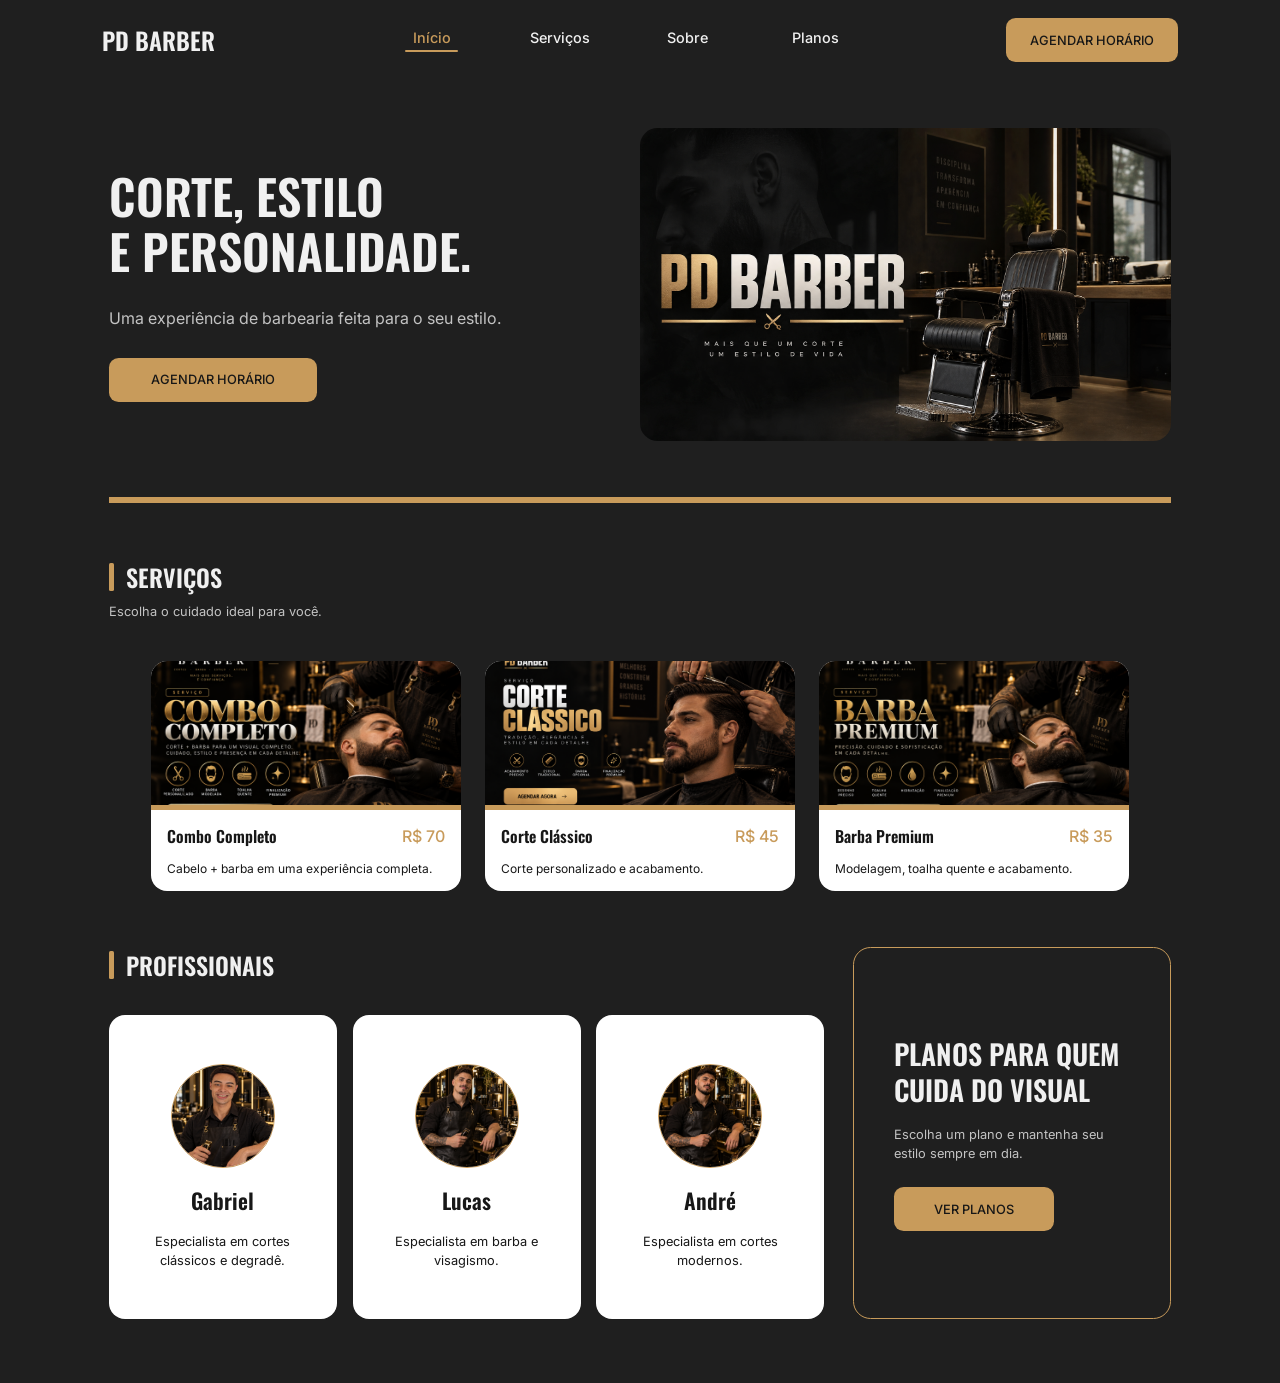
==== commit cf56cef6: "fix:correção_de_Bugs" ====
--- a/index.html
+++ b/index.html
@@ -45,7 +45,7 @@
             </a>
         </nav>
 
-        <a href="assets/Pages/Profissionais.html" class="botao botao-header">AGENDAR HORÁRIO</a>
+        <a href="assets/Pages/Servicos.html" class="botao botao-header">AGENDAR HORÁRIO</a>
 
         <!-- Navegação mobile -->
         <details class="menu-mobile">
@@ -74,7 +74,7 @@
                 <div class="hero-texto">
                     <h1 id="titulo-principal">CORTE, ESTILO<br>E PERSONALIDADE.</h1>
                     <p>Uma experiência de barbearia feita para o seu estilo.</p>
-                    <a href="assets/Pages/Profissionais.html" class="botao botao-hero">AGENDAR HORÁRIO</a>
+                    <a href="assets/Pages/Servicos.html" class="botao botao-hero">AGENDAR HORÁRIO</a>
                 </div>
 
                 <figure class="hero-imagem">
--- a/assets/Styles/Inicio.css
+++ b/assets/Styles/Inicio.css
@@ -1,7 +1,6 @@
 /* ==================================================
    RESET
 ================================================== */
-
 * {
     margin: 0;
     padding: 0;
@@ -17,10 +16,10 @@
     --cor-card: #ffffff;
     --fonte-titulo: "Oswald", sans-serif;
     --fonte-texto: "Inter", sans-serif;
-    --largura-conteudo: 83.33%;
-    --raio-menor: 0.625rem;
+    --largura-conteudo: 83%;
+    --raio-menor: 0.6rem;
     --raio-card: 1rem;
-    --raio-maior: 1.125rem;
+    --raio-maior: 1.1rem;
 }
 
 html {
@@ -58,22 +57,9 @@
     font: inherit;
 }
 
-
-/* ==================================================
-   ACESSIBILIDADE
-================================================== */
-
-a:focus-visible,
-summary:focus-visible {
-    outline: 0.125rem solid var(--cor-dourada);
-    outline-offset: 0.25rem;
-}
-
-
 /* ==================================================
    CABEÇALHO
 ================================================== */
-
 .cabecalho {
     width: 100%;
     height: 5rem;
@@ -81,7 +67,7 @@
     align-items: center;
     justify-content: space-between;
     gap: 2rem;
-    padding-inline: 8.33%;
+    padding-inline: 8%;
     background-color: var(--cor-fundo);
     position: relative;
     z-index: 10;
@@ -112,14 +98,14 @@
     gap: 0.25rem;
     padding: 0.5rem 0.75rem;
     border-radius: 0.5rem;
-    font-size: 0.875rem;
+    font-size: 0.9rem;
     font-weight: 500;
-    transition: color 0.2s ease, transform 0.2s ease;
+    transition: 0.2s ease;
 }
 
 .nav-item:hover {
     color: var(--cor-dourada);
-    transform: translateY(-0.125rem);
+    transform: translateY(-2px);
 }
 
 .nav-item.ativo {
@@ -128,11 +114,11 @@
 
 .nav-indicador {
     width: 45%;
-    height: 0.125rem;
+    height: 2px;
     display: block;
     background-color: transparent;
     border-radius: 1rem;
-    transition: background-color 0.2s ease, width 0.2s ease;
+    transition: 0.2s ease;
 }
 
 .nav-item:hover .nav-indicador,
@@ -141,11 +127,9 @@
     background-color: var(--cor-dourada);
 }
 
-
 /* ==================================================
    MENU MOBILE
 ================================================== */
-
 .menu-mobile {
     display: none;
 }
@@ -158,27 +142,25 @@
     display: none;
 }
 
-
 /* ==================================================
    BOTÕES
 ================================================== */
-
 .botao {
     display: inline-flex;
     align-items: center;
     justify-content: center;
-    padding: 0.875rem 1.5rem;
+    padding: 0.9rem 1.5rem;
     background-color: var(--cor-dourada);
     color: var(--cor-texto-escuro);
     border-radius: var(--raio-menor);
-    font-size: 0.8125rem;
+    font-size: 0.8rem;
     font-weight: 500;
     white-space: nowrap;
-    transition: transform 0.2s ease, filter 0.2s ease, box-shadow 0.2s ease;
+    transition: 0.2s ease;
 }
 
 .botao:hover {
-    transform: translateY(-0.1875rem);
+    transform: translateY(-0.2rem);
     filter: brightness(1.08);
     box-shadow: 0 0.5rem 1rem rgba(0, 0, 0, 0.25);
 }
@@ -187,11 +169,9 @@
     flex: 0 0 13%;
 }
 
-
 /* ==================================================
    CONTEÚDO
 ================================================== */
-
 .pagina {
     width: 100%;
     display: flex;
@@ -206,11 +186,9 @@
     padding-block: 3rem 4rem;
 }
 
-
 /* ==================================================
    HERO
 ================================================== */
-
 .hero {
     width: 100%;
     display: flex;
@@ -220,7 +198,7 @@
 }
 
 .hero-texto {
-    width: 43.33%;
+    width: 43%;
     display: flex;
     flex-direction: column;
     align-items: flex-start;
@@ -231,14 +209,14 @@
 .hero-texto h1 {
     width: 100%;
     font-family: var(--fonte-titulo);
-    font-size: 3.375rem;
+    font-size: 3rem;
     font-weight: 600;
     line-height: 1.15;
 }
 
 .hero-texto p {
     width: 96%;
-    font-size: 1.0625rem;
+    font-size: 1rem;
     line-height: 1.5;
     color: var(--cor-texto-secundario);
 }
@@ -265,29 +243,25 @@
     transform: scale(1.03);
 }
 
-
 /* ==================================================
    DIVISOR
 ================================================== */
-
 .linha-dourada {
     width: 100%;
-    height: 0.375rem;
+    height: 6px;
     border: 0;
     background-color: var(--cor-dourada);
     animation: crescer-linha 0.8s ease-out both;
 }
 
-
 /* ==================================================
    TÍTULOS
 ================================================== */
-
 .cabecalho-secao {
     width: 100%;
     display: flex;
     flex-direction: column;
-    gap: 0.375rem;
+    gap: 0.4rem;
 }
 
 .titulo-secao {
@@ -298,12 +272,12 @@
 }
 
 .titulo-acento {
-    width: 0.3125rem;
+    width: 0.3rem;
     height: 1.75rem;
     display: block;
     flex-shrink: 0;
     background-color: var(--cor-dourada);
-    border-radius: 0.125rem;
+    border-radius: 0.1rem;
 }
 
 .titulo-secao h2 {
@@ -313,16 +287,14 @@
 }
 
 .descricao-secao {
-    font-size: 0.8125rem;
+    font-size: 0.8rem;
     line-height: 1.5;
     color: var(--cor-texto-secundario);
 }
 
-
 /* ==================================================
    SERVIÇOS
 ================================================== */
-
 .servicos {
     width: 100%;
     display: flex;
@@ -335,7 +307,7 @@
     display: grid;
     grid-template-columns: repeat(3, 1fr);
     gap: 2.5%;
-    padding-inline: 4.17%;
+    padding-inline: 4%;
 }
 
 .servico-card {
@@ -344,7 +316,7 @@
     overflow: hidden;
     background-color: var(--cor-card);
     border-radius: var(--raio-card);
-    transition: transform 0.35s ease, box-shadow 0.35s ease;
+    transition: 0.35s ease;
     animation: entrada-baixo 0.6s ease-out both;
 }
 
@@ -374,7 +346,7 @@
 
 .card-linha-dourada {
     width: 100%;
-    height: 0.3125rem;
+    height: 0.3rem;
     background-color: var(--cor-dourada);
 }
 
@@ -396,13 +368,13 @@
 
 .servico-topo h3 {
     font-family: var(--fonte-titulo);
-    font-size: 1.0625rem;
+    font-size: 1rem;
     font-weight: 600;
     color: var(--cor-texto-escuro);
 }
 
 .preco {
-    font-size: 0.9375rem;
+    font-size: 1rem;
     font-weight: 500;
     color: var(--cor-dourada);
     white-space: nowrap;
@@ -414,24 +386,20 @@
     color: var(--cor-texto-escuro);
 }
 
-
 /* ==================================================
    DESTAQUES
 ================================================== */
-
 .destaques-finais {
     width: 100%;
     display: flex;
     align-items: stretch;
     justify-content: space-between;
-    gap: 2.67%;
-}
-
+    gap: 2.7%;
+}
 
 /* ==================================================
    PROFISSIONAIS
 ================================================== */
-
 .profissionais-destaque {
     width: 67.5%;
     display: flex;
@@ -457,7 +425,7 @@
     padding: 1.5rem;
     background-color: var(--cor-card);
     border-radius: var(--raio-card);
-    transition: transform 0.35s ease, box-shadow 0.35s ease;
+    transition: 0.35s ease;
     animation: entrada-baixo 0.6s ease-out both;
 }
 
@@ -481,7 +449,7 @@
     aspect-ratio: 1 / 1;
     object-fit: cover;
     object-position: center 20%;
-    border: 0.125rem solid var(--cor-dourada);
+    border: 0.1rem solid var(--cor-dourada);
     border-radius: 50%;
     transition: transform 0.35s ease;
 }
@@ -506,20 +474,18 @@
     color: var(--cor-texto-escuro);
 }
 
-
 /* ==================================================
    PLANOS
 ================================================== */
-
 .chamada-planos {
-    width: 29.17%;
+    width: 30%;
     display: flex;
     flex-direction: column;
     align-items: flex-start;
     justify-content: center;
     gap: 1.5rem;
     padding: 2.5rem;
-    border: 0.0625rem solid var(--cor-dourada);
+    border: 0.06rem solid var(--cor-dourada);
     border-radius: var(--raio-maior);
     animation: entrada-direita 0.7s ease-out both;
 }
@@ -538,7 +504,7 @@
 }
 
 .chamada-planos p {
-    font-size: 0.8125rem;
+    font-size: 0.8rem;
     line-height: 1.5;
     color: var(--cor-texto-secundario);
 }
@@ -547,11 +513,9 @@
     width: 10rem;
 }
 
-
 /* ==================================================
    ANIMAÇÕES
 ================================================== */
-
 @keyframes entrada-esquerda {
     from {
         opacity: 0;
@@ -607,98 +571,78 @@
     }
 }
 
-
 /* ==================================================
    TABLET
 ================================================== */
-
-@media (max-width: 64rem) {
-
+@media (max-width: 1024px) {
     .cabecalho {
         padding-inline: 5%;
     }
-
     .nav-item {
         min-width: 5rem;
         padding-inline: 0.5rem;
     }
-
     .conteudo {
         width: 90%;
     }
-
     .hero-texto h1 {
         font-size: 2.75rem;
     }
-
     .profissional-card {
         min-height: 17rem;
         padding: 1rem;
     }
-
     .chamada-planos {
         padding: 1.75rem;
     }
 }
 
-
 /* ==================================================
    MOBILE
 ================================================== */
-
-@media (max-width: 48rem) {
-
+@media (max-width: 768px) {
     .cabecalho {
         height: 3.75rem;
         padding-inline: 1.25rem;
     }
-
     .logo {
         flex: none;
-        font-size: 1.375rem;
-    }
-
+        font-size: 1.4rem;
+    }
     .navegacao-principal,
     .botao-header {
         display: none;
     }
-
     .menu-mobile {
         display: block;
         margin-left: auto;
     }
-
     .menu-mobile-botao {
         width: 1.5rem;
         height: 1.5rem;
         display: flex;
         flex-direction: column;
         justify-content: center;
-        gap: 0.4375rem;
+        gap: 0.4rem;
         cursor: pointer;
     }
-
     .menu-mobile-botao span {
         width: 1.5rem;
-        height: 0.125rem;
+        height: 2px;
         display: block;
         background-color: var(--cor-texto-claro);
         border-radius: 1rem;
         transition: transform 0.25s ease, opacity 0.25s ease;
     }
-
     .menu-mobile[open] .menu-mobile-botao span:nth-child(1) {
-        transform: translateY(0.5625rem) rotate(45deg);
-    }
-
+        transform: translateY(0.6rem) rotate(45deg);
+    }
     .menu-mobile[open] .menu-mobile-botao span:nth-child(2) {
         opacity: 0;
     }
-
     .menu-mobile[open] .menu-mobile-botao span:nth-child(3) {
-        transform: translateY(-0.5625rem) rotate(-45deg);
-    }
-
+        transform: translateY(-0.6rem) rotate(-45deg);
+    }
     .menu-mobile-conteudo {
         width: 100%;
         display: flex;
@@ -709,307 +653,232 @@
         top: 3.75rem;
         left: 0;
         background-color: var(--cor-fundo);
-        border-top: 0.0625rem solid rgba(200, 155, 91, 0.35);
+        border-top: 1px solid rgba(200, 155, 91, 0.35);
         box-shadow: 0 1rem 1.5rem rgba(0, 0, 0, 0.3);
         animation: abrir-menu 0.25s ease-out both;
     }
-
     .menu-mobile-conteudo > a:not(.botao) {
         padding: 0.75rem 0;
-        font-size: 0.875rem;
-        border-bottom: 0.0625rem solid rgba(255, 255, 255, 0.08);
-    }
-
-    .menu-mobile-conteudo > a[aria-current="page"] {
+        font-size: 0.9rem;
+        border-bottom: 1px solid rgba(255, 255, 255, 0.08);
+    }
+    .menu-mobile-conteudo > a.ativo {
         color: var(--cor-dourada);
     }
-
     .menu-mobile-conteudo .botao {
         width: 100%;
         margin-top: 0.75rem;
     }
-
     .pagina {
         display: block;
     }
-
     .conteudo {
         width: 100%;
         gap: 0;
         padding: 0 1.25rem 1.25rem;
     }
-
-
     /* Hero */
-
     .hero {
         display: flex;
         flex-direction: column;
         align-items: stretch;
         gap: 0;
     }
-
     .hero-imagem {
         width: calc(100% + 2.5rem);
-        height: 12.8125rem;
+        height: 12.8rem;
         margin-left: -1.25rem;
         order: -1;
         border-radius: 0;
-        border-bottom: 0.375rem solid var(--cor-dourada);
+        border-bottom: 6px solid var(--cor-dourada);
         animation: entrada-baixo 0.6s ease-out both;
     }
-
     .hero-imagem img {
         width: 100%;
         height: 100%;
         aspect-ratio: auto;
         object-fit: cover;
     }
-
     .hero-texto {
         width: 100%;
-        min-height: 12.875rem;
+        min-height: 12.9rem;
         justify-content: space-between;
-        gap: 0.4375rem;
-        padding: 0.5625rem 0;
+        gap: 0.4rem;
+        padding: 0.6rem 0;
         animation: entrada-esquerda 0.6s ease-out both;
     }
-
     .hero-texto h1 {
-        font-size: 2.125rem;
+        font-size: 2.1rem;
         line-height: 1.18;
     }
-
     .hero-texto p {
         width: 15rem;
-        font-size: 0.8125rem;
+        font-size: 0.8rem;
         line-height: 1.4;
     }
-
     .botao-hero {
-        width: 10.625rem;
-        padding: 0.6875rem 1rem;
+        width: 10.6rem;
+        padding: 0.7rem 1rem;
         font-size: 0.75rem;
     }
-
     .linha-dourada {
         display: none;
     }
-
-
     /* Títulos */
-
     .titulo-secao {
         gap: 0.5rem;
     }
-
     .titulo-acento {
         width: 0.25rem;
         height: 1.25rem;
     }
-
     .titulo-secao h2 {
         font-size: 1.25rem;
     }
-
     .descricao-secao {
         font-size: 0.75rem;
     }
-
-
     /* Serviços */
-
     .servicos {
         gap: 0.25rem;
-        padding-block: 0.625rem;
-    }
-
+        padding-block: 0.6rem;
+    }
     .cabecalho-secao {
         gap: 0.25rem;
     }
-
     .lista-servicos {
         grid-template-columns: repeat(3, 1fr);
         gap: 0.75rem;
-        padding: 0.125rem 0;
-    }
-
+        padding: 2px 0;
+    }
     .servico-card {
         height: 4.25rem;
         display: flex;
         align-items: center;
         justify-content: center;
-        border-radius: 0.875rem;
+        border-radius: 0.9rem;
         animation: entrada-baixo 0.5s ease-out both;
     }
-
     .servico-imagem,
     .card-linha-dourada,
     .servico-informacoes > p {
         display: none;
     }
-
     .servico-informacoes {
         height: 100%;
         align-items: center;
         justify-content: center;
         gap: 0;
-        padding: 0.3125rem 0.5rem;
-    }
-
+        padding: 0.3rem 0.5rem;
+    }
     .servico-topo {
         height: 100%;
         flex-direction: column;
         justify-content: center;
-        gap: 0.125rem;
-    }
-
+        gap: 2px;
+    }
     .servico-topo h3 {
         font-family: var(--fonte-texto);
         font-size: 0.75rem;
         font-weight: 500;
         text-align: center;
     }
-
     .preco {
         font-size: 0.75rem;
     }
-
-
     /* Destaques */
-
     .destaques-finais {
         flex-direction: column;
         gap: 0;
     }
-
-
     /* Profissionais */
-
     .profissionais-destaque {
         width: 100%;
-        gap: 0.375rem;
-        padding-block: 0.625rem;
-    }
-
+        gap: 6px;
+        padding-block: 0.6rem;
+    }
     .lista-profissionais {
         grid-template-columns: repeat(3, 1fr);
         gap: 2rem;
-        padding: 0.625rem 1.375rem;
-    }
-
+        padding: 0.6rem 1.4rem;
+    }
     .profissional-card {
         min-height: auto;
-        gap: 0.375rem;
+        gap: 6px;
         padding: 0;
         background-color: transparent;
         border-radius: 0;
         animation: entrada-baixo 0.5s ease-out both;
     }
-
     .profissional-card:hover {
         transform: translateY(-0.25rem);
         box-shadow: none;
     }
-
     .profissional-foto {
-        width: 3.625rem;
-        min-width: 3.625rem;
-        max-width: 3.625rem;
-        border-width: 0.0625rem;
-    }
-
+        width: 3.6rem;
+        min-width: 3.6rem;
+        max-width: 3.6rem;
+        border-width: 1px;
+    }
     .profissional-card h3 {
         font-family: var(--fonte-texto);
-        font-size: 0.6875rem;
+        font-size: 0.7rem;
         font-weight: 500;
         color: var(--cor-texto-claro);
     }
-
     .profissional-card p {
         display: none;
     }
-
-
     /* Planos */
-
     .chamada-planos {
         width: calc(100% + 2.5rem);
-        min-height: 6.5625rem;
+        min-height: 6.6rem;
         flex-direction: row;
         align-items: center;
         justify-content: space-between;
         gap: 1rem;
         margin-left: -1.25rem;
-        padding: 0.625rem 1.25rem;
+        padding: 0.6rem 1.25rem;
         border: 0;
         border-radius: 0;
         animation: entrada-baixo 0.6s ease-out both;
     }
-
     .chamada-planos > div {
         gap: 0;
     }
-
     .chamada-planos h2 {
-        font-size: 1.375rem;
+        font-size: 1.4rem;
         line-height: 1.35;
     }
-
     .chamada-planos p {
         display: none;
     }
-
     .botao-planos {
-        width: 9.9375rem;
-        min-height: 2.625rem;
+        width: 10rem;
+        min-height: 2.6rem;
         font-size: 0.75rem;
         box-shadow: 0 0.25rem 0.25rem rgba(0, 0, 0, 0.5);
     }
 }
 
-
 /* ==================================================
    MOBILE PEQUENO
 ================================================== */
-
-@media (max-width: 23rem) {
-
+@media (max-width: 368px) {
     .lista-servicos {
         gap: 0.5rem;
     }
-
     .servico-topo h3 {
-        font-size: 0.6875rem;
-    }
-
+        font-size: 0.7rem;
+    }
     .lista-profissionais {
         gap: 1rem;
         padding-inline: 0.75rem;
     }
-
     .chamada-planos h2 {
-        font-size: 1.125rem;
-    }
-
+        font-size: 1.1rem;
+    }
     .botao-planos {
         width: 8rem;
     }
-}
-
-
-/* ==================================================
-   MOVIMENTO REDUZIDO
-================================================== */
-
-@media (prefers-reduced-motion: reduce) {
-
-    *,
-    *::before,
-    *::after {
-        scroll-behavior: auto !important;
-        animation-duration: 0.01ms !important;
-        animation-iteration-count: 1 !important;
-        transition-duration: 0.01ms !important;
-    }
 }
